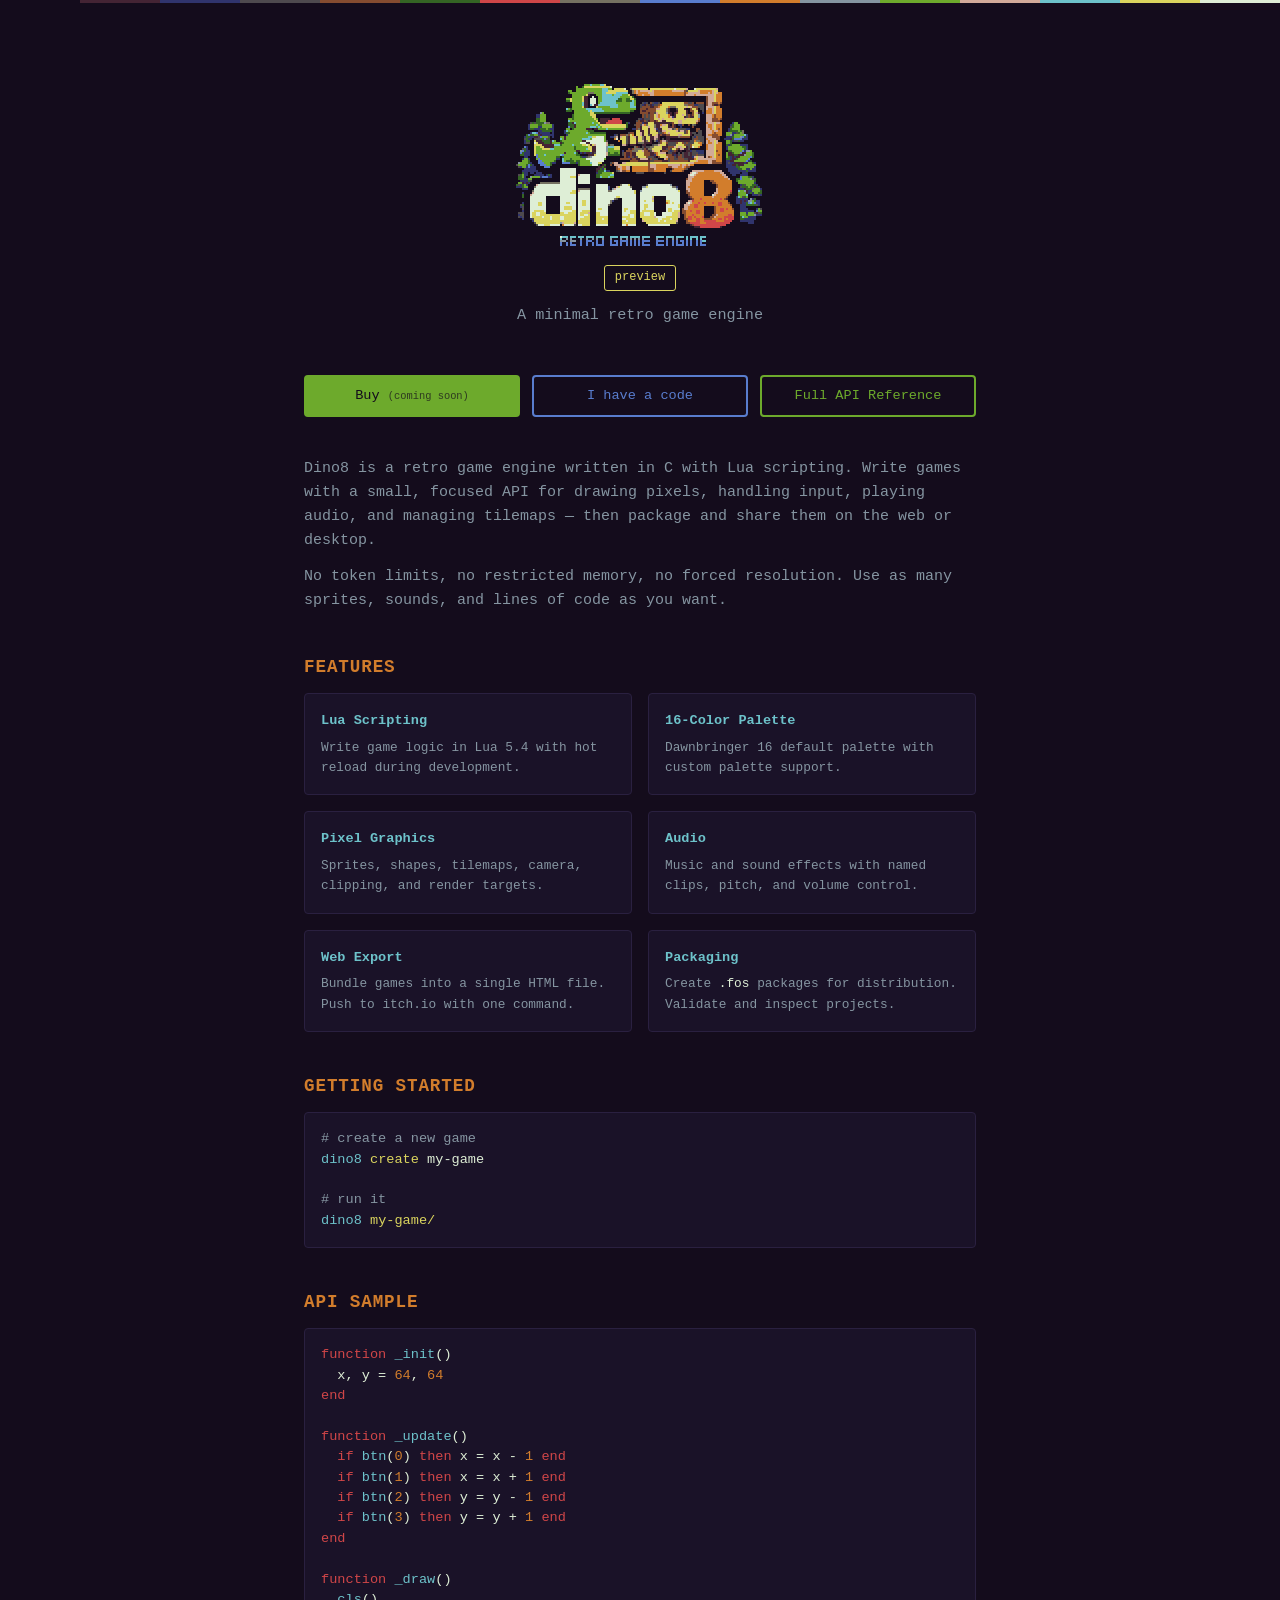
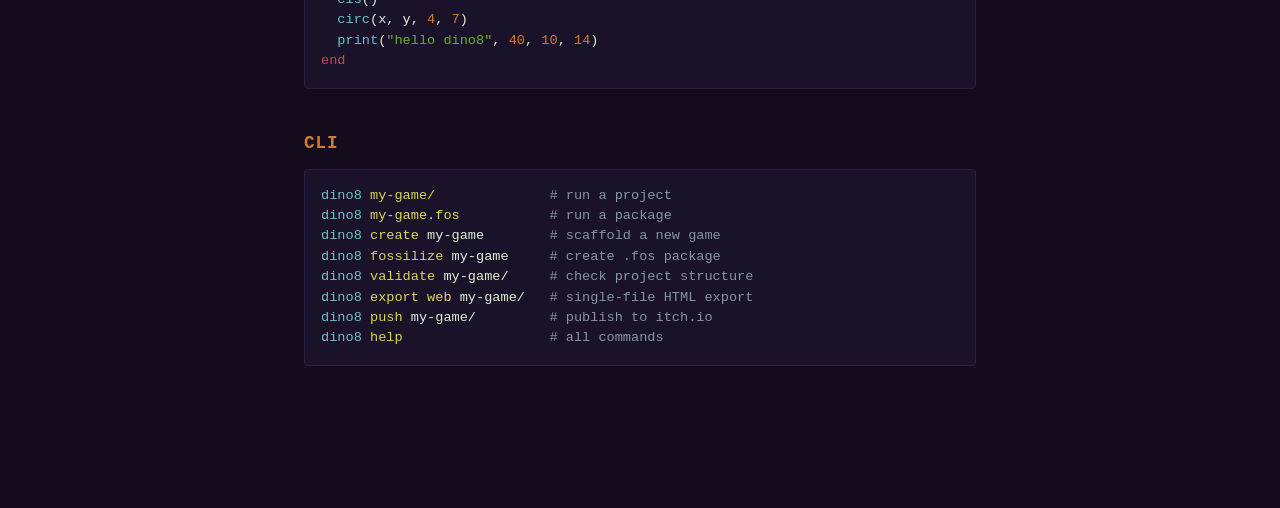
==== index.html @ 4e98037a "deploy site update" ====
<!DOCTYPE html>
<html lang="en">
<head>
  <meta charset="UTF-8">
  <meta name="viewport" content="width=device-width, initial-scale=1.0">
  <title>Dino8 - Retro Game Engine</title>
  <style>
    :root {
      --bg: #140C1C;
      --bg2: #1a1228;
      --text: #DEEED6;
      --dim: #8595A1;
      --accent: #6DC2CA;
      --green: #6DAA2C;
      --orange: #D27D2C;
      --red: #D04648;
      --blue: #597DCE;
      --yellow: #DAD45E;
    }

    * { margin: 0; padding: 0; box-sizing: border-box; }

    body {
      background: var(--bg);
      color: var(--text);
      font-family: "SF Mono", "Fira Code", "Consolas", monospace;
      font-size: 15px;
      line-height: 1.6;
    }

    .container {
      max-width: 720px;
      margin: 0 auto;
      padding: 2rem 1.5rem;
    }

    header {
      text-align: center;
      padding: 3rem 0 2rem;
    }

    header h1 {
      font-size: 3rem;
      letter-spacing: 0.15em;
      color: var(--accent);
      margin-bottom: 0;
    }

    header .tagline {
      color: var(--dim);
      font-size: 0.95rem;
    }

    header .version {
      display: inline-block;
      margin-top: 0.25rem;
      margin-bottom: 0.75rem;
      padding: 0.15rem 0.6rem;
      font-size: 0.75rem;
      color: var(--yellow);
      border: 1px solid var(--yellow);
      border-radius: 3px;
    }

    .download-bar {
      display: flex;
      gap: 0.75rem;
      justify-content: center;
      flex-wrap: wrap;
      margin: 1rem 0 2rem;
    }

    .download-bar a {
      display: inline-block;
      padding: 0.5rem 1.25rem;
      font-family: inherit;
      font-size: 0.85rem;
      text-decoration: none;
      border: 2px solid var(--green);
      color: var(--green);
      border-radius: 4px;
      transition: background 0.15s, color 0.15s;
      flex: 1;
      text-align: center;
    }

    .download-bar a:hover {
      background: var(--green);
      color: var(--bg);
    }

    .download-bar a.primary {
      background: var(--green);
      color: var(--bg);
    }

    .download-bar a.primary:hover {
      background: var(--accent);
      border-color: var(--accent);
    }

    .buy-btn {
      display: inline-block;
      padding: 0.5rem 1.25rem;
      font-family: inherit;
      font-size: 0.85rem;
      border: 2px solid var(--green);
      border-radius: 4px;
      background: var(--green);
      color: var(--bg);
      cursor: default;
      text-decoration: none;
      flex: 1;
      text-align: center;
    }

    .coming-soon {
      font-size: 0.65rem;
      color: var(--bg);
      opacity: 0.7;
    }

    .code-btn {
      display: inline-block;
      padding: 0.5rem 1.25rem;
      font-family: inherit;
      font-size: 0.85rem;
      border: 2px solid var(--blue);
      border-radius: 4px;
      background: transparent;
      color: var(--blue);
      cursor: pointer;
      text-decoration: none;
      flex: 1;
      text-align: center;
      transition: background 0.15s, color 0.15s;
    }

    .code-btn:hover {
      background: var(--blue);
      color: var(--bg);
    }

    .early-access {
      display: none;
      background: var(--bg2);
      border: 1px solid #2a2040;
      border-radius: 4px;
      padding: 1.25rem;
      margin: 0 0 2rem;
      text-align: center;
    }

    .early-access.active {
      display: block;
    }

    .early-access p {
      color: var(--dim);
      font-size: 0.8rem;
      margin-bottom: 0.75rem;
    }

    .download-links {
      display: flex;
      gap: 0.5rem;
      flex-wrap: wrap;
      justify-content: center;
      margin-top: 0.75rem;
    }

    .download-links a {
      display: inline-flex;
      align-items: center;
      gap: 0.4rem;
      padding: 0.4rem 1rem;
      font-family: inherit;
      font-size: 0.8rem;
      text-decoration: none;
      border: 2px solid var(--green);
      color: var(--green);
      border-radius: 4px;
      cursor: pointer;
      transition: background 0.15s, color 0.15s;
    }

    .download-links a:hover {
      background: var(--green);
      color: var(--bg);
    }

    .download-links a svg {
      width: 14px;
      height: 14px;
      fill: currentColor;
      flex-shrink: 0;
    }

    .code-form {
      display: flex;
      gap: 0.5rem;
      max-width: 280px;
      margin: 0 auto;
    }

    .code-form input {
      flex: 1;
      padding: 0.5rem 0.75rem;
      font-family: inherit;
      font-size: 1rem;
      background: var(--bg);
      border: 2px solid #4E4A4E;
      border-radius: 4px;
      color: var(--text);
      text-align: center;
      letter-spacing: 0.15em;
      text-transform: uppercase;
      outline: none;
    }

    .code-form input:focus {
      border-color: var(--blue);
    }

    .code-form input.error {
      border-color: var(--red);
    }

    .code-form input.success {
      border-color: var(--green);
    }

    .code-form button {
      padding: 0.5rem 1rem;
      font-family: inherit;
      font-size: 0.85rem;
      background: var(--blue);
      border: 2px solid var(--blue);
      border-radius: 4px;
      color: var(--bg);
      cursor: pointer;
      transition: background 0.15s;
    }

    .code-form button:hover {
      background: var(--accent);
      border-color: var(--accent);
    }

    .code-msg {
      margin-top: 0.5rem;
      font-size: 0.8rem;
      min-height: 1.2em;
    }

    .code-msg.error { color: var(--red); }
    .code-msg.success { color: var(--green); }

    .download-progress {
      margin-top: 0.75rem;
      width: 100%;
      max-width: 320px;
      margin-left: auto;
      margin-right: auto;
    }

    .download-progress .progress-bar {
      height: 8px;
      background: #2a2040;
      border-radius: 4px;
      overflow: hidden;
    }

    .download-progress .progress-fill {
      height: 100%;
      width: 0%;
      background: var(--green);
      border-radius: 4px;
      transition: width 0.15s ease;
    }

    .download-progress .progress-text {
      font-size: 0.7rem;
      color: var(--dim);
      margin-top: 0.3rem;
    }

    .post-download {
      margin-top: 0.75rem;
      text-align: left;
      max-width: 480px;
      margin-left: auto;
      margin-right: auto;
    }

    .post-download .thanks {
      color: var(--green);
      font-size: 0.9rem;
      margin-bottom: 0.5rem;
      text-align: center;
    }

    .post-download .setup-hint {
      font-size: 0.78rem;
      color: var(--dim);
      margin-bottom: 0.4rem;
    }

    .post-download pre {
      font-size: 0.78rem;
      padding: 0.6rem 0.8rem;
      margin-bottom: 0.5rem;
    }

    .post-download a {
      color: var(--accent);
      text-decoration: none;
    }

    .post-download a:hover {
      text-decoration: underline;
    }

    section {
      margin: 2.5rem 0;
    }

    section h2 {
      font-size: 1.1rem;
      color: var(--orange);
      margin-bottom: 0.75rem;
      letter-spacing: 0.05em;
    }

    section p {
      color: var(--dim);
      margin-bottom: 0.75rem;
    }

    pre {
      background: var(--bg2);
      border: 1px solid #2a2040;
      border-radius: 4px;
      padding: 1rem;
      overflow-x: auto;
      font-size: 0.85rem;
      line-height: 1.5;
      margin-bottom: 1rem;
    }

    code { color: var(--text); }
    .c-comment { color: var(--dim); }
    .c-cmd { color: var(--accent); }
    .c-arg { color: var(--yellow); }
    .c-str { color: var(--green); }

    .features {
      display: grid;
      grid-template-columns: 1fr 1fr;
      gap: 1rem;
    }

    @media (max-width: 500px) {
      .features { grid-template-columns: 1fr; }
    }

    .feature {
      background: var(--bg2);
      border: 1px solid #2a2040;
      border-radius: 4px;
      padding: 1rem;
    }

    .feature h3 {
      font-size: 0.85rem;
      color: var(--accent);
      margin-bottom: 0.35rem;
    }

    .feature p {
      font-size: 0.8rem;
      color: var(--dim);
      margin: 0;
    }

    .api-sample {
      font-size: 0.85rem;
    }

    .api-sample .c-kw { color: var(--red); }
    .api-sample .c-fn { color: var(--accent); }
    .api-sample .c-num { color: var(--orange); }

    footer {
      text-align: center;
      padding: 2.5rem 0 2rem;
      color: #4E4A4E;
      font-size: 0.75rem;
    }

    footer a {
      color: var(--dim);
      text-decoration: none;
    }

    footer a:hover {
      color: var(--accent);
    }

    .api-link {
      display: inline-block;
      padding: 0.4rem 1.1rem;
      font-family: inherit;
      font-size: 0.85rem;
      text-decoration: none;
      border: 2px solid var(--accent);
      color: var(--accent);
      border-radius: 4px;
      transition: background 0.15s, color 0.15s;
    }

    .api-link:hover {
      background: var(--accent);
      color: var(--bg);
    }

    .palette-bar {
      display: flex;
      height: 3px;
      position: fixed;
      top: 0;
      left: 0;
      right: 0;
      z-index: 100;
    }

    .palette-bar span {
      flex: 1;
    }
  </style>
</head>
<body>
  <div class="container">
    <header>
      <img src="[data-uri]" alt="dino8" style="image-rendering: pixelated; width: 256px; height: auto;">
      <br>
      <span class="version" id="versionBadge">...</span>
      <div class="tagline">A minimal retro game engine</div>
    </header>

    <div class="palette-bar">
      <span style="background:#140C1C"></span>
      <span style="background:#442434"></span>
      <span style="background:#30346D"></span>
      <span style="background:#4E4A4E"></span>
      <span style="background:#854C30"></span>
      <span style="background:#346524"></span>
      <span style="background:#D04648"></span>
      <span style="background:#757161"></span>
      <span style="background:#597DCE"></span>
      <span style="background:#D27D2C"></span>
      <span style="background:#8595A1"></span>
      <span style="background:#6DAA2C"></span>
      <span style="background:#D2AA99"></span>
      <span style="background:#6DC2CA"></span>
      <span style="background:#DAD45E"></span>
      <span style="background:#DEEED6"></span>
    </div>

    <div class="download-bar">
      <span class="buy-btn">Buy <span class="coming-soon">(coming soon)</span></span>
      <span class="code-btn" onclick="toggleEarlyAccess()">I have a code</span>
      <a href="api.html" class="api-link">Full API Reference</a>
    </div>

    <div class="early-access" id="earlyAccess">
      <p>Enter your early-access code to download.</p>
      <div class="code-form" id="codeForm">
        <input type="text" id="codeInput" maxlength="4" placeholder="CODE" autocomplete="off" spellcheck="false">
        <button id="codeBtn" onclick="submitCode()">Rawr!</button>
      </div>
      <div class="code-msg" id="codeMsg"></div>
      <div class="download-links" id="downloadLinks" style="display:none"></div>
    </div>

    <section>
      <p>Dino8 is a retro game engine written in C with Lua scripting. Write games with a small, focused API for drawing pixels, handling input, playing audio, and managing tilemaps &mdash; then package and share them on the web or desktop.</p>
      <p>No token limits, no restricted memory, no forced resolution. Use as many sprites, sounds, and lines of code as you want.</p>
    </section>

    <section>
      <h2>FEATURES</h2>
      <div class="features">
        <div class="feature">
          <h3>Lua Scripting</h3>
          <p>Write game logic in Lua 5.4 with hot reload during development.</p>
        </div>
        <div class="feature">
          <h3>16-Color Palette</h3>
          <p>Dawnbringer 16 default palette with custom palette support.</p>
        </div>
        <div class="feature">
          <h3>Pixel Graphics</h3>
          <p>Sprites, shapes, tilemaps, camera, clipping, and render targets.</p>
        </div>
        <div class="feature">
          <h3>Audio</h3>
          <p>Music and sound effects with named clips, pitch, and volume control.</p>
        </div>
        <div class="feature">
          <h3>Web Export</h3>
          <p>Bundle games into a single HTML file. Push to itch.io with one command.</p>
        </div>
        <div class="feature">
          <h3>Packaging</h3>
          <p>Create <code>.fos</code> packages for distribution. Validate and inspect projects.</p>
        </div>
      </div>
    </section>

    <section id="getting-started">
      <h2>GETTING STARTED</h2>
<pre><span class="c-comment"># create a new game</span>
<span class="c-cmd">dino8</span> <span class="c-arg">create</span> my-game

<span class="c-comment"># run it</span>
<span class="c-cmd">dino8</span> <span class="c-arg">my-game/</span></pre>
    </section>

    <section>
      <h2>API SAMPLE</h2>
<pre class="api-sample"><span class="c-kw">function</span> <span class="c-fn">_init</span>()
  x, y = <span class="c-num">64</span>, <span class="c-num">64</span>
<span class="c-kw">end</span>

<span class="c-kw">function</span> <span class="c-fn">_update</span>()
  <span class="c-kw">if</span> <span class="c-fn">btn</span>(<span class="c-num">0</span>) <span class="c-kw">then</span> x = x - <span class="c-num">1</span> <span class="c-kw">end</span>
  <span class="c-kw">if</span> <span class="c-fn">btn</span>(<span class="c-num">1</span>) <span class="c-kw">then</span> x = x + <span class="c-num">1</span> <span class="c-kw">end</span>
  <span class="c-kw">if</span> <span class="c-fn">btn</span>(<span class="c-num">2</span>) <span class="c-kw">then</span> y = y - <span class="c-num">1</span> <span class="c-kw">end</span>
  <span class="c-kw">if</span> <span class="c-fn">btn</span>(<span class="c-num">3</span>) <span class="c-kw">then</span> y = y + <span class="c-num">1</span> <span class="c-kw">end</span>
<span class="c-kw">end</span>

<span class="c-kw">function</span> <span class="c-fn">_draw</span>()
  <span class="c-fn">cls</span>()
  <span class="c-fn">circ</span>(x, y, <span class="c-num">4</span>, <span class="c-num">7</span>)
  <span class="c-fn">print</span>(<span class="c-str">"hello dino8"</span>, <span class="c-num">40</span>, <span class="c-num">10</span>, <span class="c-num">14</span>)
<span class="c-kw">end</span></pre>
    </section>

    <section id="cli">
      <h2>CLI</h2>
<pre><span class="c-cmd">dino8</span> <span class="c-arg">my-game/</span>              <span class="c-comment"># run a project</span>
<span class="c-cmd">dino8</span> <span class="c-arg">my-game.fos</span>           <span class="c-comment"># run a package</span>
<span class="c-cmd">dino8</span> <span class="c-arg">create</span> my-game        <span class="c-comment"># scaffold a new game</span>
<span class="c-cmd">dino8</span> <span class="c-arg">fossilize</span> my-game     <span class="c-comment"># create .fos package</span>
<span class="c-cmd">dino8</span> <span class="c-arg">validate</span> my-game/     <span class="c-comment"># check project structure</span>
<span class="c-cmd">dino8</span> <span class="c-arg">export web</span> my-game/   <span class="c-comment"># single-file HTML export</span>
<span class="c-cmd">dino8</span> <span class="c-arg">push</span> my-game/         <span class="c-comment"># publish to itch.io</span>
<span class="c-cmd">dino8</span> <span class="c-arg">help</span>                  <span class="c-comment"># all commands</span></pre>
    </section>


    <footer></footer>
  </div>

  <script>
    const WORKER_URL = 'https://dino8-codes.pmlomb.workers.dev';

    function toggleEarlyAccess() {
      const el = document.getElementById('earlyAccess');
      el.classList.toggle('active');
      if (el.classList.contains('active')) {
        document.getElementById('codeInput').focus();
      }
    }

    const PLATFORM_LABELS = {
      'macos-arm64': 'macOS (Apple Silicon)',
      'macos-x64': 'macOS (Intel)',
      'linux-x64': 'Linux (x64)',
      'windows-x64': 'Windows (x64)',
    };

    const PLATFORM_ICONS = {
      'macos-arm64': '<svg viewBox="0 0 384 512"><path d="M318.7 268.7c-.2-36.7 16.4-64.4 50-84.8-18.8-26.9-47.2-41.7-84.7-44.6-35.5-2.8-74.3 20.7-88.5 20.7-15 0-49.4-19.7-76.4-19.7C63.3 141.2 4 184.8 4 273.5q0 39.3 14.4 81.2c12.8 36.7 59 126.7 107.2 125.2 25.2-.6 43-17.9 75.8-17.9 31.8 0 48.3 17.9 76.4 17.9 48.6-.7 90.4-82.5 102.6-119.3-65.2-30.7-61.7-90-61.7-91.9zm-56.6-164.2c27.3-32.4 24.8-61.9 24-72.5-24.1 1.4-52 16.4-67.9 34.9-17.5 19.8-27.8 44.3-25.6 71.9 26.1 2 49.9-11.4 69.5-34.3z"/></svg>',
      'macos-x64': '<svg viewBox="0 0 384 512"><path d="M318.7 268.7c-.2-36.7 16.4-64.4 50-84.8-18.8-26.9-47.2-41.7-84.7-44.6-35.5-2.8-74.3 20.7-88.5 20.7-15 0-49.4-19.7-76.4-19.7C63.3 141.2 4 184.8 4 273.5q0 39.3 14.4 81.2c12.8 36.7 59 126.7 107.2 125.2 25.2-.6 43-17.9 75.8-17.9 31.8 0 48.3 17.9 76.4 17.9 48.6-.7 90.4-82.5 102.6-119.3-65.2-30.7-61.7-90-61.7-91.9zm-56.6-164.2c27.3-32.4 24.8-61.9 24-72.5-24.1 1.4-52 16.4-67.9 34.9-17.5 19.8-27.8 44.3-25.6 71.9 26.1 2 49.9-11.4 69.5-34.3z"/></svg>',
      'linux-x64': '<svg viewBox="0 0 448 512"><path d="M220.8 123.3c1 .5 1.8 1.7 3 1.7 1.1 0 2.8-.4 2.9-1.5.2-1.4-1.9-2.3-3.2-2.9-1.7-.7-3.9-1-5.5-.1-.4.2-.8.7-.6 1.1.3 1.3 2.3 1.1 3.4 1.7zm-21.9 1.7c1.2 0 2-1.2 3-1.7 1.1-.6 3.1-.4 3.5-1.6.2-.4-.2-.9-.6-1.1-1.6-.9-3.8-.6-5.5.1-1.3.6-3.4 1.5-3.2 2.9.1 1 1.8 1.5 2.8 1.4zM420 403.8c-3.6-4-5.3-11.6-7.2-19.7-1.8-8.1-3.9-16.8-10.5-22.4-1.3-1.1-2.6-2.1-4-2.9-1.3-.8-2.7-1.5-4.1-2 9.2-27.3 5.6-54.5-3.7-79.1-11.4-30.1-31.3-56.4-46.5-74.4-17.1-21.5-33.7-41.9-33.4-72C311.1 85.4 315.7.1 234.8 0 132.4-.2 158 103.4 156.9 135.2c-1.7 23.4-6.4 41.8-22.5 64.7-18.9 22.5-45.5 58.8-58.1 96.7-6 17.9-8.8 36.1-6.2 53.3-6.5 5.8-11.4 14.7-16.6 20.2-4.2 4.3-10.3 5.9-17 8.3s-14 6-18.5 14.5c-2.1 3.9-2.8 8.1-2.8 12.4 0 3.9.6 7.9 1.2 11.8 1.2 8.1 2.6 15.7.8 20.8-5.2 14.4-5.9 24.4-2.2 31.7 3.8 7.3 11.4 10.5 20.1 12.3 17.3 3.6 40.8 2.7 59.3 12.5 19.8 10.4 39.9 14.1 55.9 10.4 11.6-2.6 21.1-9.6 25.9-20.2 12.5-.1 26.3-5.4 48.3-6.6 14.9-1.2 33.6 5.3 55.1 4.1.6 2.3 1.4 4.6 2.5 6.7v.1c8.3 16.7 23.8 24.3 40.3 23 16.6-1.3 34.1-11 48.3-27.9 13.6-16.4 36-23.2 50.9-32.2 7.4-4.5 13.4-10.1 13.9-18.3.4-8.2-4.4-17.3-15.5-29.7zM223.7 87.3c9.8-22.2 34.2-21.8 44-.4 6.5 14.2 3.6 30.9-4.3 40.4-1.6-.8-5.9-2.6-12.6-4.9 1.1-1.2 3.1-2.7 3.9-4.6 4.8-11.8-.2-27-9.1-27.3-7.3-.5-13.9 10.8-11.8 23-4.1-2-9.4-3.5-13-4.4-1-6.9-.3-14.6 2.9-21.8zM183 75.8c10.1 0 20.8 14.2 19.1 33.5-3.5 1-7.1 2.5-10.2 4.6 1.2-8.9-3.3-20.1-9.6-19.6-8.4.7-9.8 21.2-1.8 28.1 1 .8 1.9-.2-5.9 5.5-15.6-14.6-10.5-52.1 8.4-52.1zm-13.6 60.7c6.2-4.6 13.6-10 14.1-10.5 4.7-4.4 13.5-14.2 27.9-14.2 7.1 0 15.6 2.3 25.9 8.9 6.3 4.1 11.3 8.8 15.3 13.7 12.6 15.6 14 28.7 17.8 37.2 7.8 17.5 8.7 34.3 8.1 47.6-17.3 20.5-35.7 31.2-34.2 66.1.3 10.1 2.4 30.7 10.3 47.2-16 3.1-31.6 11.9-43.6 20.2-2.1 1.5-8.1 5.5-17.3 5.5h-.6c-5.5 0-9.5-1.5-14.5-3.9-8-3.9-19.2-10.6-39-14.4 3.4-14.1 1.4-27.1-2.4-36.6-3.1-7.9-7.5-13.6-10.1-16.2-10.2 12.2-14.1 26.7-14.6 39.8-6.2-1.7-12.7-2.5-18.6-2.5-5.9-.1-11.1 1-15 3.3-1.1-14.5.3-31.7 6.8-49.2 8.2-22 25-44.3 41-60.2-6.1-8.2-12.6-16.5-19.2-26-15.3-21.4-24.3-45.7-25.7-63-.1 0-.2 0 0 0v-.3c.5-12.4 2.6-24.7 8.8-34.9zm-34.6 229.1c4.8-9.2 14.3-14.7 24.1-18 9.8-3.3 20.1-4.7 29.3-4 .1 8.6 1.6 16.6 3.7 23.6-9.5-.4-20.7.7-32.4 5.8-7.2 3.1-13.6 7.6-19 13.1-2.3-7.5-3.8-13.4-5.7-20.5zm-28.6-11.8c6.4-9.6 14.4-15.3 17-16.9-5.3-6.4-14.7-3.5-24-.7-2.1-7.4-.3-13.5 2.1-18.2 1.8-3.3 6.2-9.1 9.8-11.7 1-2.9 1.6-5.9 1.9-8.5 0 0 0-.1.1-.1 1.4 3.8 6.1 14.3 6 14.2-10.2 9.4-10.3 27.9-12.9 41.9zm35.9 51.6c-6.9 0-15.3-6.6-20-18.7 10.4-4.6 22.2-8.3 29.8-6.1 4 1.2 6.9 3.7 8.1 7.8 1.7 5.9-.5 11.9-5.2 14.2-3.3 1.8-7.7 2.8-12.7 2.8zM381 395.2c-1.1 1.6-2.7 2.9-4.4 3.9-14 8.5-35.8 15.8-48.2 30.7-13.3 15.7-30.3 25.5-45.6 26.7-14.5 1.1-28.2-5.7-35.6-21.3-.2-.4-.4-.8-.6-1.3 24.5-11.6 37-35.5 35.3-61.1-1.3-19.5 10.4-38.3 26.1-51.7 1.7-.1 3.4 0 5 .3 6.5 1.3 13.3 4.8 17.3 10.5 8.3 11.5 9.2 27.9 19.2 43.8 5.4 8.6 10.7 14.6 13.4 18.8 1.3 2.1 1.7 2.9 2.1 4l-4 .6c4.8 3.3 8.4 7.4 11.1 11.4 2.5 3.9 4.2 7.9 5 11.6.5 2.1.6 3.7.4 5.1z"/></svg>',
      'windows-x64': '<svg viewBox="0 0 448 512"><path d="M0 93.7l183.6-25.3v177.4H0V93.7zm0 324.6l183.6 25.3V268.4H0v149.9zm203.8 28L448 480V268.4H203.8v177.9zm0-380.6v180.1H448V32L203.8 65.7z"/></svg>',
    };

    let validatedCode = null;

    async function submitCode() {
      const input = document.getElementById('codeInput');
      const msg = document.getElementById('codeMsg');
      const btn = document.getElementById('codeBtn');
      const code = input.value.trim().toUpperCase();

      if (!code) {
        input.className = 'error';
        msg.textContent = 'Please enter a code.';
        msg.className = 'code-msg error';
        return;
      }

      btn.disabled = true;
      btn.textContent = '...';
      msg.textContent = '';
      msg.className = 'code-msg';

      try {
        const res = await fetch(`${WORKER_URL}/validate`, {
          method: 'POST',
          headers: { 'Content-Type': 'application/json' },
          body: JSON.stringify({ code }),
        });
        const data = await res.json();

        if (data.valid) {
          validatedCode = code;
          input.className = 'success';
          msg.textContent = 'Choose your platform:';
          msg.className = 'code-msg success';
          document.getElementById('codeForm').style.display = 'none';
          showDownloadLinks(data.platforms);
        } else {
          input.className = 'error';
          msg.textContent = data.error || 'Invalid code.';
          msg.className = 'code-msg error';
        }
      } catch {
        input.className = 'error';
        msg.textContent = 'Could not reach server. Try again.';
        msg.className = 'code-msg error';
      } finally {
        btn.disabled = false;
        btn.textContent = 'Rawr!';
      }
    }

    function showDownloadLinks(platforms) {
      const container = document.getElementById('downloadLinks');
      container.innerHTML = '';
      platforms.forEach(p => {
        const a = document.createElement('a');
        a.innerHTML = (PLATFORM_ICONS[p] || '') + ' ' + (PLATFORM_LABELS[p] || p);
        a.href = '#';
        a.onclick = (e) => { e.preventDefault(); downloadBuild(p); };
        container.appendChild(a);
      });
      container.style.display = 'flex';
    }

    async function downloadBuild(platform) {
      const msg = document.getElementById('codeMsg');
      const linksEl = document.getElementById('downloadLinks');
      const earlyAccess = document.getElementById('earlyAccess');

      // Hide platform links and show progress bar
      linksEl.style.display = 'none';
      msg.textContent = '';
      msg.className = 'code-msg';

      let progressEl = document.getElementById('downloadProgress');
      if (!progressEl) {
        progressEl = document.createElement('div');
        progressEl.id = 'downloadProgress';
        progressEl.className = 'download-progress';
        progressEl.innerHTML = '<div class="progress-bar"><div class="progress-fill" id="progressFill"></div></div><div class="progress-text" id="progressText">Downloading...</div>';
        earlyAccess.appendChild(progressEl);
      }
      progressEl.style.display = 'block';
      const fill = document.getElementById('progressFill');
      const progressText = document.getElementById('progressText');
      fill.style.width = '0%';
      progressText.textContent = 'Downloading...';

      try {
        const res = await fetch(`${WORKER_URL}/download`, {
          method: 'POST',
          headers: { 'Content-Type': 'application/json' },
          body: JSON.stringify({ code: validatedCode, platform }),
        });

        if (!res.ok) {
          const err = await res.json();
          msg.textContent = err.error || 'Download failed.';
          msg.className = 'code-msg error';
          progressEl.style.display = 'none';
          linksEl.style.display = 'flex';
          return;
        }

        const disposition = res.headers.get('Content-Disposition') || '';
        const fnMatch = disposition.match(/filename="(.+)"/);
        const filename = fnMatch ? fnMatch[1] : `dino8-${platform}.zip`;
        const contentLength = res.headers.get('Content-Length');
        const total = contentLength ? parseInt(contentLength, 10) : 0;

        if (total && res.body) {
          const reader = res.body.getReader();
          const chunks = [];
          let received = 0;

          while (true) {
            const { done, value } = await reader.read();
            if (done) break;
            chunks.push(value);
            received += value.length;
            const pct = Math.min(Math.round((received / total) * 100), 100);
            fill.style.width = pct + '%';
            const mb = (received / (1024 * 1024)).toFixed(1);
            const totalMb = (total / (1024 * 1024)).toFixed(1);
            progressText.textContent = `${mb} MB / ${totalMb} MB (${pct}%)`;
          }

          const blob = new Blob(chunks);
          triggerDownload(blob, filename);
        } else {
          // Fallback: no content-length, simulate progress
          fill.style.transition = 'width 2s ease';
          fill.style.width = '80%';
          const blob = await res.blob();
          fill.style.transition = 'width 0.15s ease';
          fill.style.width = '100%';
          triggerDownload(blob, filename);
        }

        progressText.textContent = 'Complete!';
        fill.style.width = '100%';

        // After a brief moment, show post-download message
        setTimeout(() => {
          progressEl.style.display = 'none';
          showPostDownload(platform, filename);
        }, 600);

      } catch {
        msg.textContent = 'Download failed. Try again.';
        msg.className = 'code-msg error';
        progressEl.style.display = 'none';
        linksEl.style.display = 'flex';
      }
    }

    function triggerDownload(blob, filename) {
      const url = URL.createObjectURL(blob);
      const a = document.createElement('a');
      a.href = url;
      a.download = filename;
      document.body.appendChild(a);
      a.click();
      a.remove();
      URL.revokeObjectURL(url);
    }

    function showPostDownload(platform, filename) {
      const earlyAccess = document.getElementById('earlyAccess');
      const msg = document.getElementById('codeMsg');
      msg.textContent = '';
      msg.className = 'code-msg';

      let postEl = document.getElementById('postDownload');
      if (postEl) postEl.remove();

      const isWindows = platform.startsWith('windows');
      const ext = filename.endsWith('.tar.gz') ? 'tar.gz' : 'zip';

      let extractCmd, aliasHint;
      if (isWindows) {
        extractCmd = `<span class="c-comment"># extract and add to PATH</span>\n<span class="c-comment"># unzip ${filename} to a folder, e.g. C:\\dino8</span>\n<span class="c-comment"># then add that folder to your system PATH</span>`;
        aliasHint = 'Add the folder containing <code>dino8.exe</code> to your system PATH so you can run it from any terminal.';
      } else {
        const dir = platform.startsWith('macos') ? '~/dino8' : '~/dino8';
        const unzipCmd = ext === 'tar.gz'
          ? `<span class="c-cmd">tar</span> <span class="c-arg">xzf</span> ${filename} <span class="c-arg">-C</span> ${dir}`
          : `<span class="c-cmd">unzip</span> ${filename} <span class="c-arg">-d</span> ${dir}`;
        extractCmd = `<span class="c-comment"># extract</span>\n<span class="c-cmd">mkdir</span> <span class="c-arg">-p</span> ${dir}\n${unzipCmd}`;
        aliasHint = `Add an alias so <code>dino8</code> is available everywhere:`;
      }

      const aliasBlock = isWindows ? '' : `
        <pre><span class="c-comment"># add to ~/.zshrc or ~/.bashrc</span>
<span class="c-cmd">alias</span> <span class="c-arg">dino8</span>=<span class="c-str">"~/dino8/dino8"</span></pre>`;

      postEl = document.createElement('div');
      postEl.id = 'postDownload';
      postEl.className = 'post-download';
      postEl.innerHTML = `
        <div class="thanks">Thanks for downloading Dino8!</div>
        <p class="setup-hint">Set up your environment:</p>
        <pre>${extractCmd}</pre>
        <p class="setup-hint">${aliasHint}</p>
        ${aliasBlock}
        <p class="setup-hint">Then get started &mdash; <a href="#cli">see the CLI reference below</a>.</p>
      `;
      earlyAccess.appendChild(postEl);
    }

    document.getElementById('codeInput').addEventListener('keydown', function(e) {
      if (e.key === 'Enter') submitCode();
    });

    // Fetch latest version from worker
    fetch(`${WORKER_URL}/version`)
      .then(r => r.json())
      .then(data => {
        const badge = document.getElementById('versionBadge');
        badge.textContent = data.version ? `v${data.version}` : 'preview';
      })
      .catch(() => {
        document.getElementById('versionBadge').textContent = 'preview';
      });
  </script>
</body>
</html>
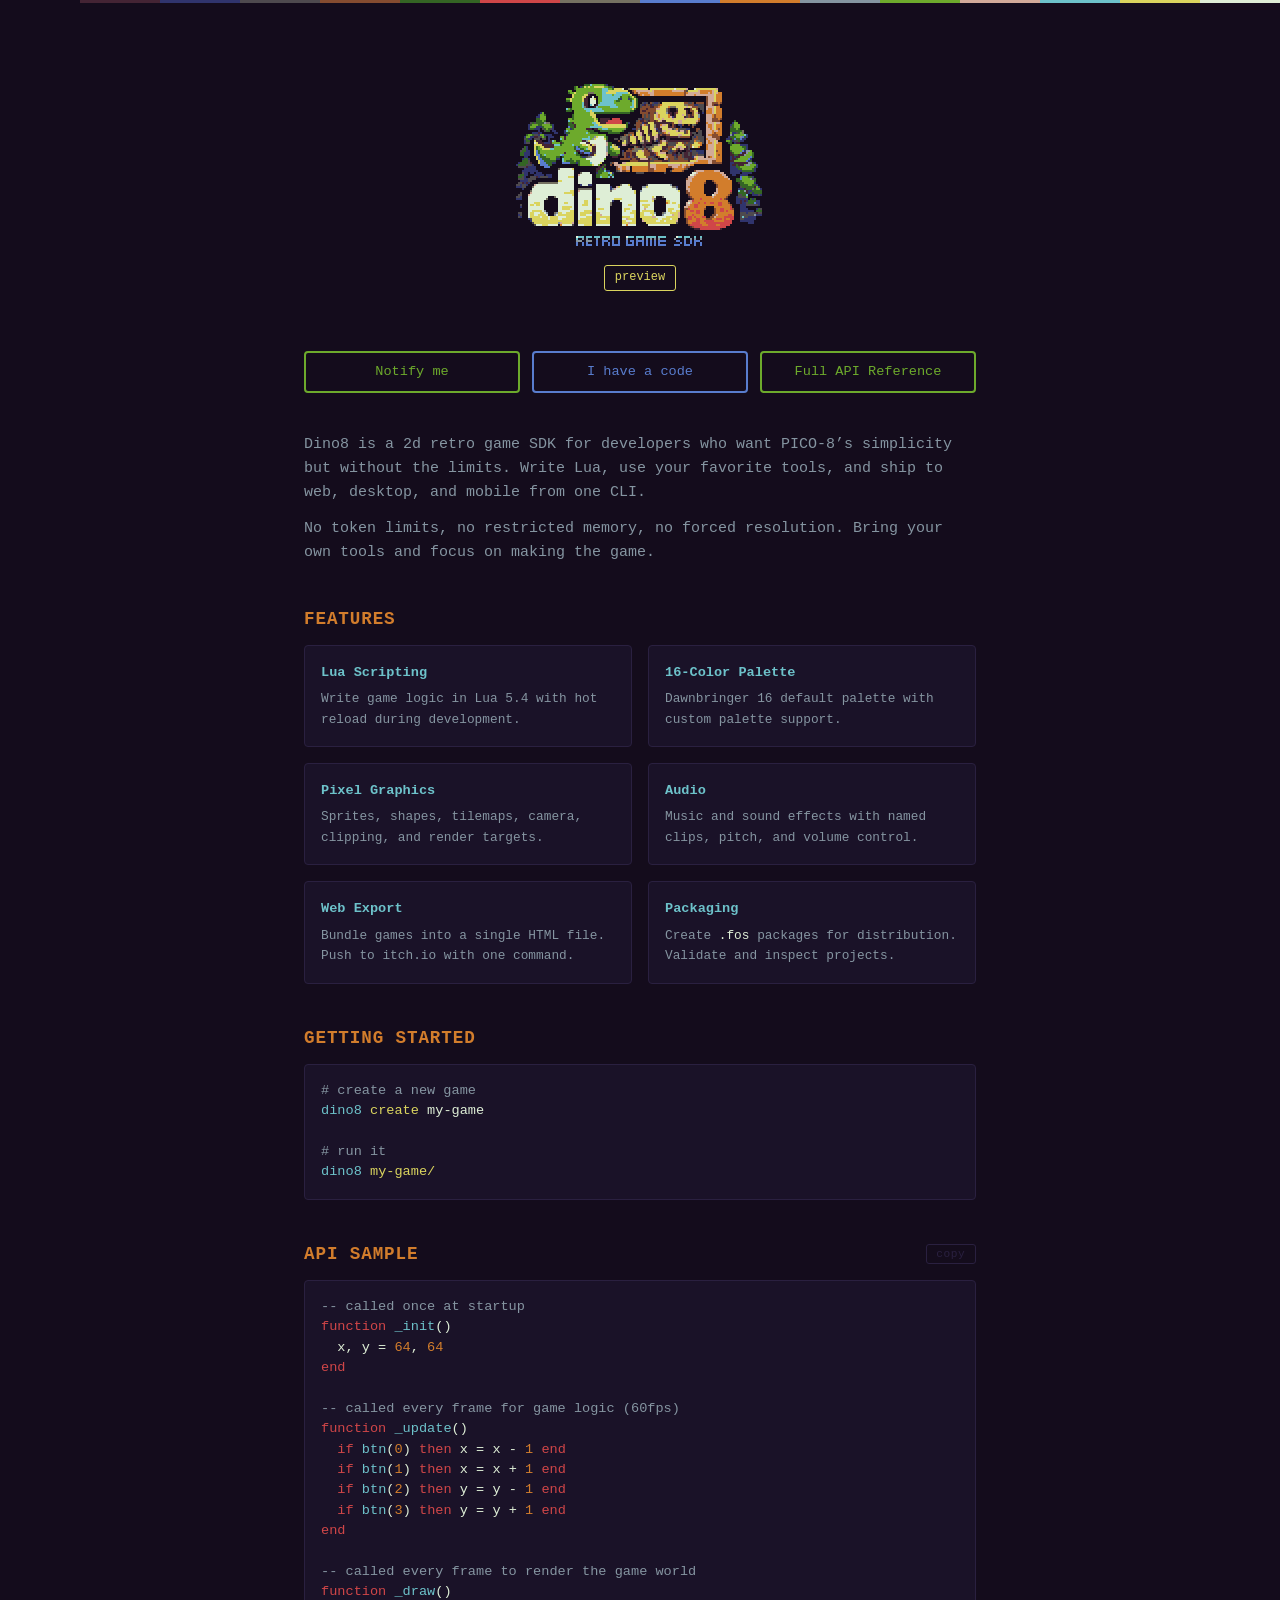
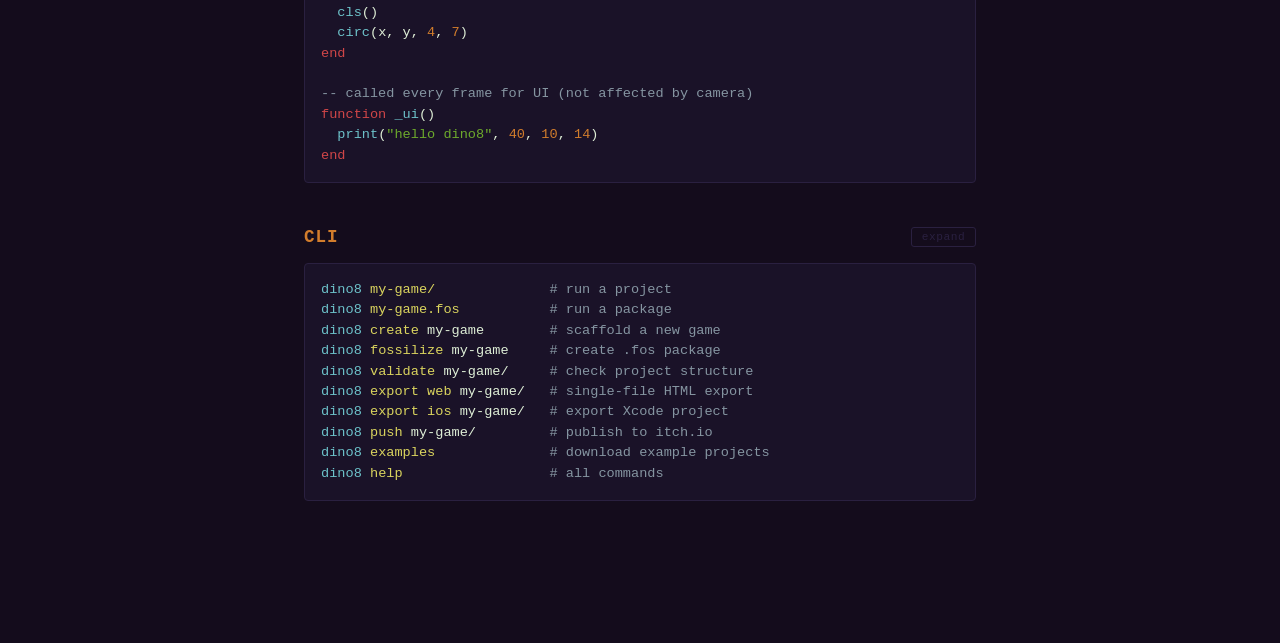
==== commit 2a1b2c19: "deploy site update" ====
--- a/index.html
+++ b/index.html
@@ -3,7 +3,8 @@
 <head>
   <meta charset="UTF-8">
   <meta name="viewport" content="width=device-width, initial-scale=1.0">
-  <title>Dino8 - Retro Game Engine</title>
+  <title>Dino8 - Retro Game SDK</title>
+  <link rel="icon" href="favicon.ico" type="image/x-icon">
   <style>
     :root {
       --bg: #140C1C;
@@ -99,25 +100,25 @@
       border-color: var(--accent);
     }
 
-    .buy-btn {
+    .notify-btn {
       display: inline-block;
       padding: 0.5rem 1.25rem;
       font-family: inherit;
       font-size: 0.85rem;
       border: 2px solid var(--green);
       border-radius: 4px;
-      background: var(--green);
-      color: var(--bg);
-      cursor: default;
+      background: transparent;
+      color: var(--green);
+      cursor: pointer;
       text-decoration: none;
       flex: 1;
       text-align: center;
-    }
-
-    .coming-soon {
-      font-size: 0.65rem;
+      transition: background 0.15s, color 0.15s;
+    }
+
+    .notify-btn:hover {
+      background: var(--green);
       color: var(--bg);
-      opacity: 0.7;
     }
 
     .code-btn {
@@ -141,7 +142,7 @@
       color: var(--bg);
     }
 
-    .early-access {
+    .expandable-panel {
       display: none;
       background: var(--bg2);
       border: 1px solid #2a2040;
@@ -151,15 +152,68 @@
       text-align: center;
     }
 
-    .early-access.active {
+    .expandable-panel.active {
       display: block;
     }
 
-    .early-access p {
+    .expandable-panel p {
       color: var(--dim);
       font-size: 0.8rem;
       margin-bottom: 0.75rem;
     }
+
+    .signup-form {
+      display: flex;
+      gap: 0.5rem;
+      max-width: 320px;
+      margin: 0 auto;
+    }
+
+    .signup-form input {
+      flex: 1;
+      padding: 0.5rem 0.75rem;
+      font-family: inherit;
+      font-size: 0.85rem;
+      background: var(--bg);
+      border: 2px solid #4E4A4E;
+      border-radius: 4px;
+      color: var(--text);
+      outline: none;
+    }
+
+    .signup-form input:focus {
+      border-color: var(--green);
+    }
+
+    .signup-form input::placeholder {
+      color: #4E4A4E;
+    }
+
+    .signup-form button {
+      padding: 0.5rem 1rem;
+      font-family: inherit;
+      font-size: 0.85rem;
+      background: var(--green);
+      border: 2px solid var(--green);
+      border-radius: 4px;
+      color: var(--bg);
+      cursor: pointer;
+      transition: background 0.15s, border-color 0.15s;
+    }
+
+    .signup-form button:hover {
+      background: var(--accent);
+      border-color: var(--accent);
+    }
+
+    .signup-msg {
+      margin-top: 0.5rem;
+      font-size: 0.8rem;
+      min-height: 1.2em;
+    }
+
+    .signup-msg.error { color: var(--red); }
+    .signup-msg.success { color: var(--green); }
 
     .download-links {
       display: flex;
@@ -354,6 +408,64 @@
     .c-arg { color: var(--yellow); }
     .c-str { color: var(--green); }
 
+    .cli-header {
+      display: flex;
+      align-items: center;
+      justify-content: space-between;
+      margin-bottom: 0.75rem;
+    }
+
+    .cli-header h2 {
+      margin-bottom: 0;
+    }
+
+    .cli-toggle {
+      padding: 0.2rem 0.6rem;
+      font-family: inherit;
+      font-size: 0.7rem;
+      background: transparent;
+      border: 1px solid #2a2040;
+      border-radius: 3px;
+      color: #2a2040;
+      cursor: pointer;
+      transition: border-color 0.15s, color 0.15s;
+      letter-spacing: 0.05em;
+    }
+
+    .cli-toggle:hover {
+      border-color: var(--accent);
+      color: var(--accent);
+    }
+
+    .cli-cmd-list {
+      display: flex;
+      flex-direction: column;
+      gap: 0.25rem;
+    }
+
+    .cli-cmd-item pre {
+      margin-bottom: 0;
+      border-bottom: none;
+      border-radius: 4px 4px 0 0;
+    }
+
+    .cli-cmd-item p {
+      background: var(--bg2);
+      border: 1px solid #2a2040;
+      border-top: none;
+      border-radius: 0 0 4px 4px;
+      padding: 0.5rem 1rem;
+      margin: 0 0 0.5rem;
+      color: var(--dim);
+      font-size: 0.8rem;
+      line-height: 1.5;
+    }
+
+    .cli-cmd-item p code {
+      color: var(--accent);
+      font-size: 0.8rem;
+    }
+
     .features {
       display: grid;
       grid-template-columns: 1fr 1fr;
@@ -409,13 +521,15 @@
 
     .api-link {
       display: inline-block;
-      padding: 0.4rem 1.1rem;
+      padding: 0.5rem 1.25rem;
       font-family: inherit;
       font-size: 0.85rem;
       text-decoration: none;
       border: 2px solid var(--accent);
       color: var(--accent);
       border-radius: 4px;
+      flex: 1;
+      text-align: center;
       transition: background 0.15s, color 0.15s;
     }
 
@@ -442,10 +556,9 @@
 <body>
   <div class="container">
     <header>
-      <img src="[data-uri]" alt="dino8" style="image-rendering: pixelated; width: 256px; height: auto;">
+      <img src="[data-uri]" alt="dino8" style="image-rendering: pixelated; width: 256px; height: auto;">
       <br>
       <span class="version" id="versionBadge">...</span>
-      <div class="tagline">A minimal retro game engine</div>
     </header>
 
     <div class="palette-bar">
@@ -468,12 +581,21 @@
     </div>
 
     <div class="download-bar">
-      <span class="buy-btn">Buy <span class="coming-soon">(coming soon)</span></span>
-      <span class="code-btn" onclick="toggleEarlyAccess()">I have a code</span>
+      <span class="notify-btn" onclick="togglePanel('signupPanel')">Notify me</span>
+      <span class="code-btn" onclick="togglePanel('earlyAccess')">I have a code</span>
       <a href="api.html" class="api-link">Full API Reference</a>
     </div>
 
-    <div class="early-access" id="earlyAccess">
+    <div class="expandable-panel" id="signupPanel">
+      <p>Get notified when Dino8 launches.</p>
+      <div class="signup-form" id="signupForm">
+        <input type="email" id="signupEmail" placeholder="your@email.com" autocomplete="email" spellcheck="false">
+        <button id="signupBtn" onclick="submitSignup()">Rawr!</button>
+      </div>
+      <div class="signup-msg" id="signupMsg"></div>
+    </div>
+
+    <div class="expandable-panel" id="earlyAccess">
       <p>Enter your early-access code to download.</p>
       <div class="code-form" id="codeForm">
         <input type="text" id="codeInput" maxlength="4" placeholder="CODE" autocomplete="off" spellcheck="false">
@@ -484,8 +606,8 @@
     </div>
 
     <section>
-      <p>Dino8 is a retro game engine written in C with Lua scripting. Write games with a small, focused API for drawing pixels, handling input, playing audio, and managing tilemaps &mdash; then package and share them on the web or desktop.</p>
-      <p>No token limits, no restricted memory, no forced resolution. Use as many sprites, sounds, and lines of code as you want.</p>
+      <p>Dino8 is a 2d retro game SDK for developers who want PICO-8&rsquo;s simplicity but without the limits. Write Lua, use your favorite tools, and ship to web, desktop, and mobile from one CLI.</p>
+      <p>No token limits, no restricted memory, no forced resolution. Bring your own tools and focus on making the game.</p>
     </section>
 
     <section>
@@ -528,11 +650,16 @@
     </section>
 
     <section>
-      <h2>API SAMPLE</h2>
-<pre class="api-sample"><span class="c-kw">function</span> <span class="c-fn">_init</span>()
+      <div class="cli-header">
+        <h2>API SAMPLE</h2>
+        <button class="cli-toggle" onclick="copyApiSample(this)">copy</button>
+      </div>
+<pre class="api-sample"><span class="c-comment">-- called once at startup</span>
+<span class="c-kw">function</span> <span class="c-fn">_init</span>()
   x, y = <span class="c-num">64</span>, <span class="c-num">64</span>
 <span class="c-kw">end</span>
 
+<span class="c-comment">-- called every frame for game logic (60fps)</span>
 <span class="c-kw">function</span> <span class="c-fn">_update</span>()
   <span class="c-kw">if</span> <span class="c-fn">btn</span>(<span class="c-num">0</span>) <span class="c-kw">then</span> x = x - <span class="c-num">1</span> <span class="c-kw">end</span>
   <span class="c-kw">if</span> <span class="c-fn">btn</span>(<span class="c-num">1</span>) <span class="c-kw">then</span> x = x + <span class="c-num">1</span> <span class="c-kw">end</span>
@@ -540,23 +667,103 @@
   <span class="c-kw">if</span> <span class="c-fn">btn</span>(<span class="c-num">3</span>) <span class="c-kw">then</span> y = y + <span class="c-num">1</span> <span class="c-kw">end</span>
 <span class="c-kw">end</span>
 
+<span class="c-comment">-- called every frame to render the game world</span>
 <span class="c-kw">function</span> <span class="c-fn">_draw</span>()
   <span class="c-fn">cls</span>()
   <span class="c-fn">circ</span>(x, y, <span class="c-num">4</span>, <span class="c-num">7</span>)
+<span class="c-kw">end</span>
+
+<span class="c-comment">-- called every frame for UI (not affected by camera)</span>
+<span class="c-kw">function</span> <span class="c-fn">_ui</span>()
   <span class="c-fn">print</span>(<span class="c-str">"hello dino8"</span>, <span class="c-num">40</span>, <span class="c-num">10</span>, <span class="c-num">14</span>)
 <span class="c-kw">end</span></pre>
     </section>
 
     <section id="cli">
-      <h2>CLI</h2>
+      <div class="cli-header">
+        <h2>CLI</h2>
+        <button class="cli-toggle" onclick="toggleCliView()" id="cliToggle">expand</button>
+      </div>
+      <div id="cliCompact">
 <pre><span class="c-cmd">dino8</span> <span class="c-arg">my-game/</span>              <span class="c-comment"># run a project</span>
 <span class="c-cmd">dino8</span> <span class="c-arg">my-game.fos</span>           <span class="c-comment"># run a package</span>
 <span class="c-cmd">dino8</span> <span class="c-arg">create</span> my-game        <span class="c-comment"># scaffold a new game</span>
 <span class="c-cmd">dino8</span> <span class="c-arg">fossilize</span> my-game     <span class="c-comment"># create .fos package</span>
 <span class="c-cmd">dino8</span> <span class="c-arg">validate</span> my-game/     <span class="c-comment"># check project structure</span>
 <span class="c-cmd">dino8</span> <span class="c-arg">export web</span> my-game/   <span class="c-comment"># single-file HTML export</span>
+<span class="c-cmd">dino8</span> <span class="c-arg">export ios</span> my-game/   <span class="c-comment"># export Xcode project</span>
 <span class="c-cmd">dino8</span> <span class="c-arg">push</span> my-game/         <span class="c-comment"># publish to itch.io</span>
+<span class="c-cmd">dino8</span> <span class="c-arg">examples</span>              <span class="c-comment"># download example projects</span>
 <span class="c-cmd">dino8</span> <span class="c-arg">help</span>                  <span class="c-comment"># all commands</span></pre>
+      </div>
+      <div id="cliExpanded" style="display:none;">
+        <div class="cli-cmd-list">
+          <div class="cli-cmd-item">
+            <pre><span class="c-cmd">dino8</span> <span class="c-arg">my-game/</span></pre>
+            <p>Run a game from a project directory. Auto-detects <code>conf.lua</code> and launches your game with hot reload — edit your code and see changes instantly without restarting.</p>
+          </div>
+          <div class="cli-cmd-item">
+            <pre><span class="c-cmd">dino8</span> <span class="c-arg">my-game.fos</span></pre>
+            <p>Run a packaged <code>.fos</code> file. Fossils are self-contained game archives — share them with players or use them for distribution.</p>
+          </div>
+          <div class="cli-cmd-item">
+            <pre><span class="c-cmd">dino8</span> <span class="c-arg">create</span> my-game</pre>
+            <p>Scaffold a new game project with the standard directory structure, a starter <code>conf.lua</code>, and a minimal <code>main.d8</code> entry point. The fastest way to start building.</p>
+          </div>
+          <div class="cli-cmd-item">
+            <pre><span class="c-cmd">dino8</span> <span class="c-arg">fossilize</span> my-game</pre>
+            <p>Package your project into a single <code>.fos</code> archive. Bundles all code, assets, and config into a portable file that can be run, shared, or uploaded.</p>
+          </div>
+          <div class="cli-cmd-item">
+            <pre><span class="c-cmd">dino8</span> <span class="c-arg">validate</span> my-game/</pre>
+            <p>Check your project structure before packaging. Verifies <code>conf.lua</code> is valid, referenced assets exist, and the entry point is reachable — catches mistakes early.</p>
+          </div>
+          <div class="cli-cmd-item">
+            <pre><span class="c-cmd">dino8</span> <span class="c-arg">export web</span> my-game/</pre>
+            <p>Export your game as a single self-contained HTML file. Drop it on any web server or upload to itch.io — no server-side code needed.</p>
+          </div>
+          <div class="cli-cmd-item">
+            <pre><span class="c-cmd">dino8</span> <span class="c-arg">export ios</span> my-game/</pre>
+            <p>Export your game as an Xcode project ready for iOS. Generates the full project structure so you can build and deploy to iPhone and iPad.</p>
+          </div>
+          <div class="cli-cmd-item">
+            <pre><span class="c-cmd">dino8</span> <span class="c-arg">push</span> my-game/</pre>
+            <p>Publish your game directly to itch.io using butler. Handles fossilizing, web export, and upload in one step — configure your <code>itch</code> table in <code>conf.lua</code> and go.</p>
+          </div>
+          <div class="cli-cmd-item">
+            <pre><span class="c-cmd">dino8</span> <span class="c-arg">info</span> my-game.fos</pre>
+            <p>Display metadata about a <code>.fos</code> file or project — title, author, version, file count, and size. Useful for inspecting packages before distributing.</p>
+          </div>
+          <div class="cli-cmd-item">
+            <pre><span class="c-cmd">dino8</span> <span class="c-arg">list</span> my-game.fos</pre>
+            <p>Show the file tree inside a <code>.fos</code> archive. Handy for verifying what got packaged or debugging missing assets.</p>
+          </div>
+          <div class="cli-cmd-item">
+            <pre><span class="c-cmd">dino8</span> <span class="c-arg">extract</span> my-game.fos</pre>
+            <p>Extract a <code>.fos</code> archive back into a directory. Useful for inspecting packaged games, modding, or recovering source from a distributed fossil.</p>
+          </div>
+          <div class="cli-cmd-item">
+            <pre><span class="c-cmd">dino8</span> <span class="c-arg">test</span> my-game/</pre>
+            <p>Run unit tests for your game in headless mode. Executes your test suite and reports results without opening a window.</p>
+          </div>
+          <div class="cli-cmd-item">
+            <pre><span class="c-cmd">dino8</span> <span class="c-arg">simulate</span> my-game/</pre>
+            <p>Run your game in headless simulation mode — no window, no audio. Great for automated testing, CI pipelines, or verifying game logic without a display.</p>
+          </div>
+          <div class="cli-cmd-item">
+            <pre><span class="c-cmd">dino8</span> <span class="c-arg">examples</span></pre>
+            <p>Download the official example projects. A quick way to explore what dino8 can do and learn from working code.</p>
+          </div>
+          <div class="cli-cmd-item">
+            <pre><span class="c-cmd">dino8</span> <span class="c-arg">update</span></pre>
+            <p>Update the dino8 engine to the latest version. Checks for a newer release and installs it in place.</p>
+          </div>
+          <div class="cli-cmd-item">
+            <pre><span class="c-cmd">dino8</span> <span class="c-arg">help</span></pre>
+            <p>Show the full list of commands and global options. Use <code>dino8 help &lt;command&gt;</code> for details on a specific command.</p>
+          </div>
+        </div>
+      </div>
     </section>
 
 
@@ -564,13 +771,80 @@
   </div>
 
   <script>
-    const WORKER_URL = 'https://dino8-codes.pmlomb.workers.dev';
-
-    function toggleEarlyAccess() {
-      const el = document.getElementById('earlyAccess');
+    function copyApiSample(btn) {
+      var text = btn.closest('section').querySelector('pre').textContent;
+      navigator.clipboard.writeText(text).then(function() {
+        btn.textContent = 'copied';
+        setTimeout(function() { btn.textContent = 'copy'; }, 1500);
+      });
+    }
+
+    function toggleCliView() {
+      const compact = document.getElementById('cliCompact');
+      const expanded = document.getElementById('cliExpanded');
+      const btn = document.getElementById('cliToggle');
+      const isCompact = compact.style.display !== 'none';
+      compact.style.display = isCompact ? 'none' : '';
+      expanded.style.display = isCompact ? '' : 'none';
+      btn.textContent = isCompact ? 'compact' : 'expand';
+    }
+
+    const WORKER_URL = 'https://dino8.pmlomb.workers.dev';
+
+    async function submitSignup() {
+      const input = document.getElementById('signupEmail');
+      const msg = document.getElementById('signupMsg');
+      const btn = document.getElementById('signupBtn');
+      const email = input.value.trim();
+
+      if (!email || !email.includes('@') || !email.includes('.')) {
+        msg.textContent = 'Please enter a valid email.';
+        msg.className = 'signup-msg error';
+        return;
+      }
+
+      btn.disabled = true;
+      btn.textContent = '...';
+      msg.textContent = '';
+      msg.className = 'signup-msg';
+
+      try {
+        const res = await fetch(`${WORKER_URL}/signup`, {
+          method: 'POST',
+          headers: { 'Content-Type': 'application/json' },
+          body: JSON.stringify({ email }),
+        });
+        const data = await res.json();
+
+        if (res.ok) {
+          document.getElementById('signupForm').style.display = 'none';
+          msg.textContent = "You're on the list! We'll email you when Dino8 launches.";
+          msg.className = 'signup-msg success';
+        } else {
+          msg.textContent = data.error || 'Something went wrong. Try again.';
+          msg.className = 'signup-msg error';
+        }
+      } catch {
+        msg.textContent = 'Could not reach server. Try again.';
+        msg.className = 'signup-msg error';
+      } finally {
+        btn.disabled = false;
+        btn.textContent = 'Notify me';
+      }
+    }
+
+    document.getElementById('signupEmail').addEventListener('keydown', function(e) {
+      if (e.key === 'Enter') submitSignup();
+    });
+
+    function togglePanel(id) {
+      const panels = document.querySelectorAll('.expandable-panel');
+      panels.forEach(p => { if (p.id !== id) p.classList.remove('active'); });
+      const el = document.getElementById(id);
       el.classList.toggle('active');
       if (el.classList.contains('active')) {
-        document.getElementById('codeInput').focus();
+        const input = el.querySelector('input');
+        if (input) input.focus();
       }
     }
 
@@ -656,7 +930,6 @@
       const linksEl = document.getElementById('downloadLinks');
       const earlyAccess = document.getElementById('earlyAccess');
 
-      // Hide platform links and show progress bar
       linksEl.style.display = 'none';
       msg.textContent = '';
       msg.className = 'code-msg';
@@ -717,7 +990,6 @@
           const blob = new Blob(chunks);
           triggerDownload(blob, filename);
         } else {
-          // Fallback: no content-length, simulate progress
           fill.style.transition = 'width 2s ease';
           fill.style.width = '80%';
           const blob = await res.blob();
@@ -729,7 +1001,6 @@
         progressText.textContent = 'Complete!';
         fill.style.width = '100%';
 
-        // After a brief moment, show post-download message
         setTimeout(() => {
           progressEl.style.display = 'none';
           showPostDownload(platform, filename);
@@ -771,7 +1042,7 @@
         extractCmd = `<span class="c-comment"># extract and add to PATH</span>\n<span class="c-comment"># unzip ${filename} to a folder, e.g. C:\\dino8</span>\n<span class="c-comment"># then add that folder to your system PATH</span>`;
         aliasHint = 'Add the folder containing <code>dino8.exe</code> to your system PATH so you can run it from any terminal.';
       } else {
-        const dir = platform.startsWith('macos') ? '~/dino8' : '~/dino8';
+        const dir = '~/dino8';
         const unzipCmd = ext === 'tar.gz'
           ? `<span class="c-cmd">tar</span> <span class="c-arg">xzf</span> ${filename} <span class="c-arg">-C</span> ${dir}`
           : `<span class="c-cmd">unzip</span> ${filename} <span class="c-arg">-d</span> ${dir}`;
@@ -801,16 +1072,33 @@
       if (e.key === 'Enter') submitCode();
     });
 
-    // Fetch latest version from worker
-    fetch(`${WORKER_URL}/version`)
-      .then(r => r.json())
-      .then(data => {
-        const badge = document.getElementById('versionBadge');
-        badge.textContent = data.version ? `v${data.version}` : 'preview';
-      })
-      .catch(() => {
-        document.getElementById('versionBadge').textContent = 'preview';
-      });
+    // Fetch latest version from worker (cached for 12 hours)
+    (function() {
+      const CACHE_KEY = 'dino8_version';
+      const CACHE_TS_KEY = 'dino8_version_ts';
+      const CACHE_TTL = 12 * 60 * 60 * 1000; // 12 hours in ms
+      const badge = document.getElementById('versionBadge');
+
+      const cached = localStorage.getItem(CACHE_KEY);
+      const cachedTs = parseInt(localStorage.getItem(CACHE_TS_KEY) || '0', 10);
+
+      if (cached && (Date.now() - cachedTs) < CACHE_TTL) {
+        badge.textContent = cached;
+        return;
+      }
+
+      fetch(`${WORKER_URL}/version`)
+        .then(r => r.json())
+        .then(data => {
+          const label = data.version ? `v${data.version}` : 'preview';
+          badge.textContent = label;
+          localStorage.setItem(CACHE_KEY, label);
+          localStorage.setItem(CACHE_TS_KEY, String(Date.now()));
+        })
+        .catch(() => {
+          badge.textContent = cached || 'preview';
+        });
+    })();
   </script>
 </body>
 </html>
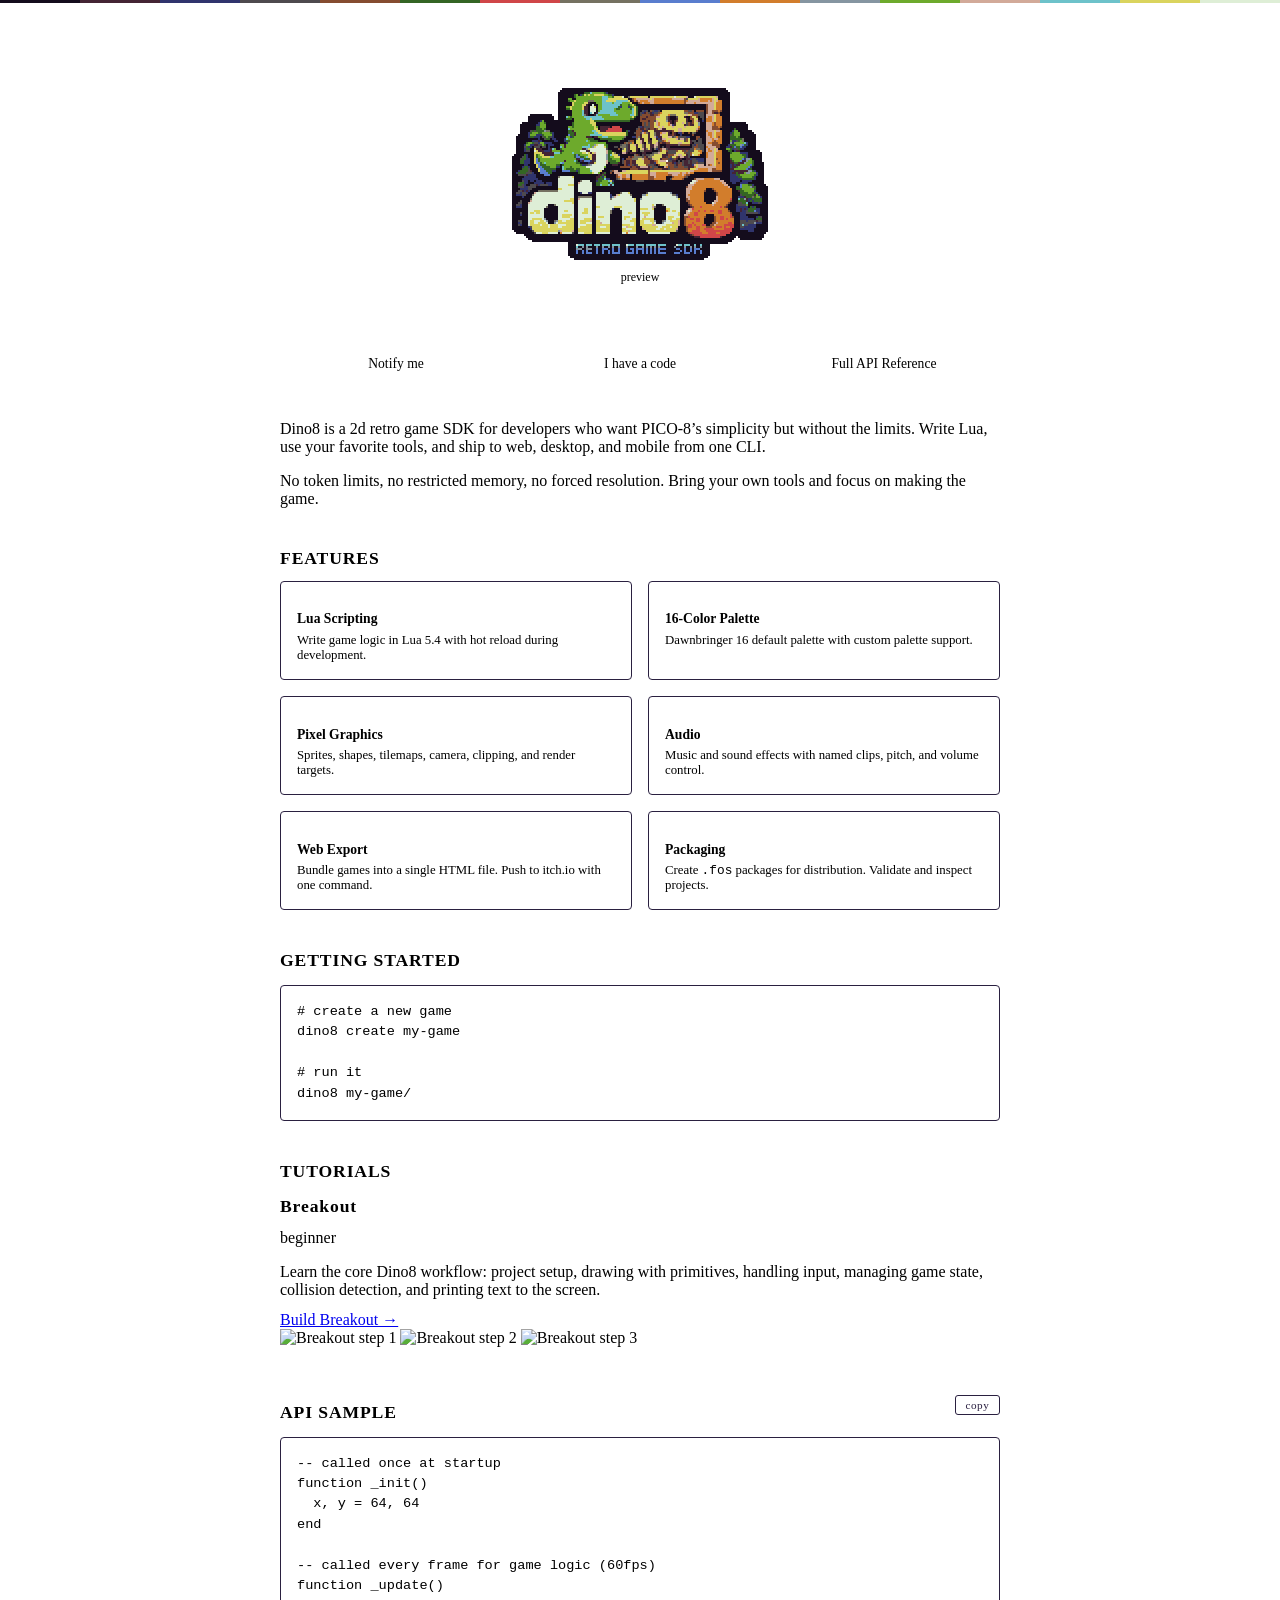
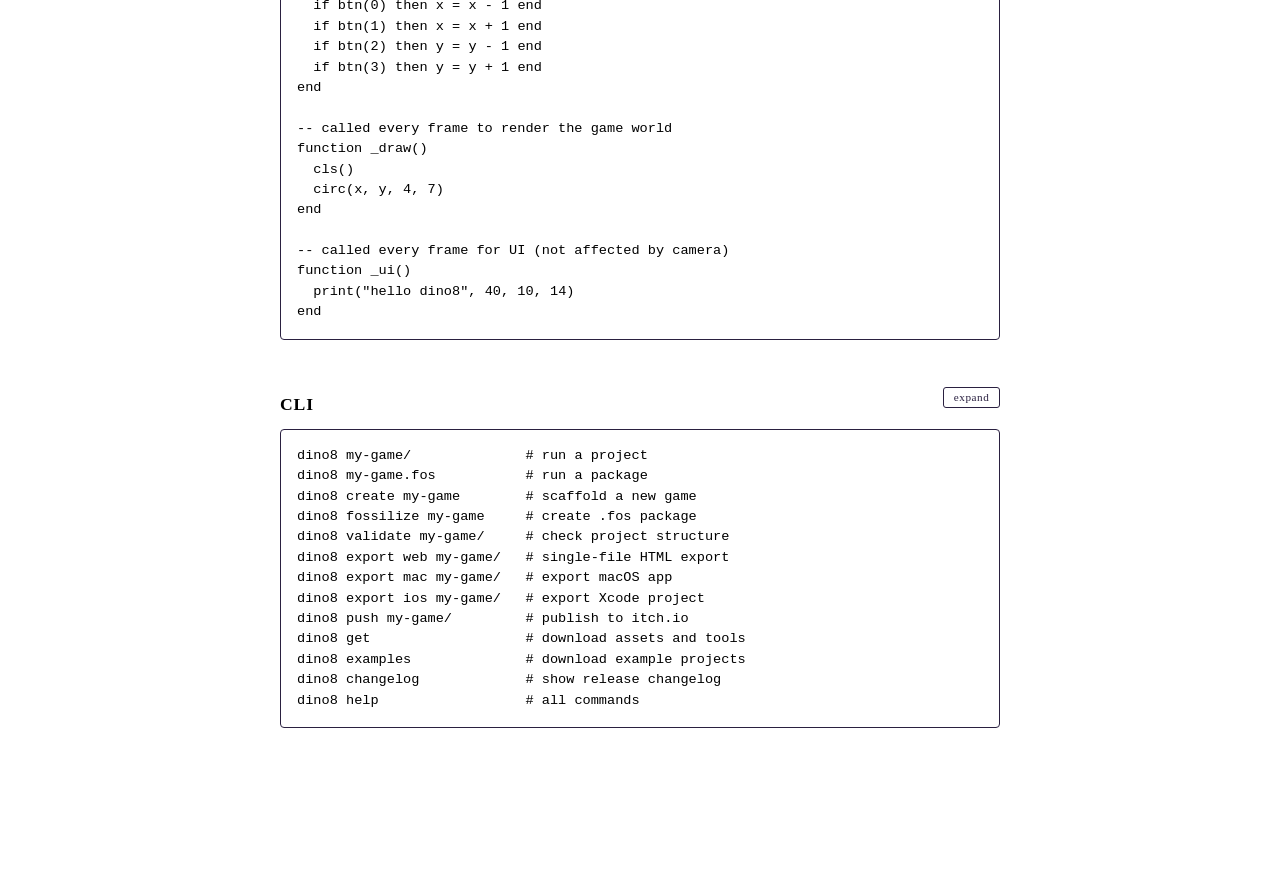
==== commit a81b65c5: "deploy site update" ====
--- a/index.html
+++ b/index.html
@@ -5,560 +5,15 @@
   <meta name="viewport" content="width=device-width, initial-scale=1.0">
   <title>Dino8 - Retro Game SDK</title>
   <link rel="icon" href="favicon.ico" type="image/x-icon">
-  <style>
-    :root {
-      --bg: #140C1C;
-      --bg2: #1a1228;
-      --text: #DEEED6;
-      --dim: #8595A1;
-      --accent: #6DC2CA;
-      --green: #6DAA2C;
-      --orange: #D27D2C;
-      --red: #D04648;
-      --blue: #597DCE;
-      --yellow: #DAD45E;
-    }
-
-    * { margin: 0; padding: 0; box-sizing: border-box; }
-
-    body {
-      background: var(--bg);
-      color: var(--text);
-      font-family: "SF Mono", "Fira Code", "Consolas", monospace;
-      font-size: 15px;
-      line-height: 1.6;
-    }
-
-    .container {
-      max-width: 720px;
-      margin: 0 auto;
-      padding: 2rem 1.5rem;
-    }
-
-    header {
-      text-align: center;
-      padding: 3rem 0 2rem;
-    }
-
-    header h1 {
-      font-size: 3rem;
-      letter-spacing: 0.15em;
-      color: var(--accent);
-      margin-bottom: 0;
-    }
-
-    header .tagline {
-      color: var(--dim);
-      font-size: 0.95rem;
-    }
-
-    header .version {
-      display: inline-block;
-      margin-top: 0.25rem;
-      margin-bottom: 0.75rem;
-      padding: 0.15rem 0.6rem;
-      font-size: 0.75rem;
-      color: var(--yellow);
-      border: 1px solid var(--yellow);
-      border-radius: 3px;
-    }
-
-    .download-bar {
-      display: flex;
-      gap: 0.75rem;
-      justify-content: center;
-      flex-wrap: wrap;
-      margin: 1rem 0 2rem;
-    }
-
-    .download-bar a {
-      display: inline-block;
-      padding: 0.5rem 1.25rem;
-      font-family: inherit;
-      font-size: 0.85rem;
-      text-decoration: none;
-      border: 2px solid var(--green);
-      color: var(--green);
-      border-radius: 4px;
-      transition: background 0.15s, color 0.15s;
-      flex: 1;
-      text-align: center;
-    }
-
-    .download-bar a:hover {
-      background: var(--green);
-      color: var(--bg);
-    }
-
-    .download-bar a.primary {
-      background: var(--green);
-      color: var(--bg);
-    }
-
-    .download-bar a.primary:hover {
-      background: var(--accent);
-      border-color: var(--accent);
-    }
-
-    .notify-btn {
-      display: inline-block;
-      padding: 0.5rem 1.25rem;
-      font-family: inherit;
-      font-size: 0.85rem;
-      border: 2px solid var(--green);
-      border-radius: 4px;
-      background: transparent;
-      color: var(--green);
-      cursor: pointer;
-      text-decoration: none;
-      flex: 1;
-      text-align: center;
-      transition: background 0.15s, color 0.15s;
-    }
-
-    .notify-btn:hover {
-      background: var(--green);
-      color: var(--bg);
-    }
-
-    .code-btn {
-      display: inline-block;
-      padding: 0.5rem 1.25rem;
-      font-family: inherit;
-      font-size: 0.85rem;
-      border: 2px solid var(--blue);
-      border-radius: 4px;
-      background: transparent;
-      color: var(--blue);
-      cursor: pointer;
-      text-decoration: none;
-      flex: 1;
-      text-align: center;
-      transition: background 0.15s, color 0.15s;
-    }
-
-    .code-btn:hover {
-      background: var(--blue);
-      color: var(--bg);
-    }
-
-    .expandable-panel {
-      display: none;
-      background: var(--bg2);
-      border: 1px solid #2a2040;
-      border-radius: 4px;
-      padding: 1.25rem;
-      margin: 0 0 2rem;
-      text-align: center;
-    }
-
-    .expandable-panel.active {
-      display: block;
-    }
-
-    .expandable-panel p {
-      color: var(--dim);
-      font-size: 0.8rem;
-      margin-bottom: 0.75rem;
-    }
-
-    .signup-form {
-      display: flex;
-      gap: 0.5rem;
-      max-width: 320px;
-      margin: 0 auto;
-    }
-
-    .signup-form input {
-      flex: 1;
-      padding: 0.5rem 0.75rem;
-      font-family: inherit;
-      font-size: 0.85rem;
-      background: var(--bg);
-      border: 2px solid #4E4A4E;
-      border-radius: 4px;
-      color: var(--text);
-      outline: none;
-    }
-
-    .signup-form input:focus {
-      border-color: var(--green);
-    }
-
-    .signup-form input::placeholder {
-      color: #4E4A4E;
-    }
-
-    .signup-form button {
-      padding: 0.5rem 1rem;
-      font-family: inherit;
-      font-size: 0.85rem;
-      background: var(--green);
-      border: 2px solid var(--green);
-      border-radius: 4px;
-      color: var(--bg);
-      cursor: pointer;
-      transition: background 0.15s, border-color 0.15s;
-    }
-
-    .signup-form button:hover {
-      background: var(--accent);
-      border-color: var(--accent);
-    }
-
-    .signup-msg {
-      margin-top: 0.5rem;
-      font-size: 0.8rem;
-      min-height: 1.2em;
-    }
-
-    .signup-msg.error { color: var(--red); }
-    .signup-msg.success { color: var(--green); }
-
-    .download-links {
-      display: flex;
-      gap: 0.5rem;
-      flex-wrap: wrap;
-      justify-content: center;
-      margin-top: 0.75rem;
-    }
-
-    .download-links a {
-      display: inline-flex;
-      align-items: center;
-      gap: 0.4rem;
-      padding: 0.4rem 1rem;
-      font-family: inherit;
-      font-size: 0.8rem;
-      text-decoration: none;
-      border: 2px solid var(--green);
-      color: var(--green);
-      border-radius: 4px;
-      cursor: pointer;
-      transition: background 0.15s, color 0.15s;
-    }
-
-    .download-links a:hover {
-      background: var(--green);
-      color: var(--bg);
-    }
-
-    .download-links a svg {
-      width: 14px;
-      height: 14px;
-      fill: currentColor;
-      flex-shrink: 0;
-    }
-
-    .code-form {
-      display: flex;
-      gap: 0.5rem;
-      max-width: 280px;
-      margin: 0 auto;
-    }
-
-    .code-form input {
-      flex: 1;
-      padding: 0.5rem 0.75rem;
-      font-family: inherit;
-      font-size: 1rem;
-      background: var(--bg);
-      border: 2px solid #4E4A4E;
-      border-radius: 4px;
-      color: var(--text);
-      text-align: center;
-      letter-spacing: 0.15em;
-      text-transform: uppercase;
-      outline: none;
-    }
-
-    .code-form input:focus {
-      border-color: var(--blue);
-    }
-
-    .code-form input.error {
-      border-color: var(--red);
-    }
-
-    .code-form input.success {
-      border-color: var(--green);
-    }
-
-    .code-form button {
-      padding: 0.5rem 1rem;
-      font-family: inherit;
-      font-size: 0.85rem;
-      background: var(--blue);
-      border: 2px solid var(--blue);
-      border-radius: 4px;
-      color: var(--bg);
-      cursor: pointer;
-      transition: background 0.15s;
-    }
-
-    .code-form button:hover {
-      background: var(--accent);
-      border-color: var(--accent);
-    }
-
-    .code-msg {
-      margin-top: 0.5rem;
-      font-size: 0.8rem;
-      min-height: 1.2em;
-    }
-
-    .code-msg.error { color: var(--red); }
-    .code-msg.success { color: var(--green); }
-
-    .download-progress {
-      margin-top: 0.75rem;
-      width: 100%;
-      max-width: 320px;
-      margin-left: auto;
-      margin-right: auto;
-    }
-
-    .download-progress .progress-bar {
-      height: 8px;
-      background: #2a2040;
-      border-radius: 4px;
-      overflow: hidden;
-    }
-
-    .download-progress .progress-fill {
-      height: 100%;
-      width: 0%;
-      background: var(--green);
-      border-radius: 4px;
-      transition: width 0.15s ease;
-    }
-
-    .download-progress .progress-text {
-      font-size: 0.7rem;
-      color: var(--dim);
-      margin-top: 0.3rem;
-    }
-
-    .post-download {
-      margin-top: 0.75rem;
-      text-align: left;
-      max-width: 480px;
-      margin-left: auto;
-      margin-right: auto;
-    }
-
-    .post-download .thanks {
-      color: var(--green);
-      font-size: 0.9rem;
-      margin-bottom: 0.5rem;
-      text-align: center;
-    }
-
-    .post-download .setup-hint {
-      font-size: 0.78rem;
-      color: var(--dim);
-      margin-bottom: 0.4rem;
-    }
-
-    .post-download pre {
-      font-size: 0.78rem;
-      padding: 0.6rem 0.8rem;
-      margin-bottom: 0.5rem;
-    }
-
-    .post-download a {
-      color: var(--accent);
-      text-decoration: none;
-    }
-
-    .post-download a:hover {
-      text-decoration: underline;
-    }
-
-    section {
-      margin: 2.5rem 0;
-    }
-
-    section h2 {
-      font-size: 1.1rem;
-      color: var(--orange);
-      margin-bottom: 0.75rem;
-      letter-spacing: 0.05em;
-    }
-
-    section p {
-      color: var(--dim);
-      margin-bottom: 0.75rem;
-    }
-
-    pre {
-      background: var(--bg2);
-      border: 1px solid #2a2040;
-      border-radius: 4px;
-      padding: 1rem;
-      overflow-x: auto;
-      font-size: 0.85rem;
-      line-height: 1.5;
-      margin-bottom: 1rem;
-    }
-
-    code { color: var(--text); }
-    .c-comment { color: var(--dim); }
-    .c-cmd { color: var(--accent); }
-    .c-arg { color: var(--yellow); }
-    .c-str { color: var(--green); }
-
-    .cli-header {
-      display: flex;
-      align-items: center;
-      justify-content: space-between;
-      margin-bottom: 0.75rem;
-    }
-
-    .cli-header h2 {
-      margin-bottom: 0;
-    }
-
-    .cli-toggle {
-      padding: 0.2rem 0.6rem;
-      font-family: inherit;
-      font-size: 0.7rem;
-      background: transparent;
-      border: 1px solid #2a2040;
-      border-radius: 3px;
-      color: #2a2040;
-      cursor: pointer;
-      transition: border-color 0.15s, color 0.15s;
-      letter-spacing: 0.05em;
-    }
-
-    .cli-toggle:hover {
-      border-color: var(--accent);
-      color: var(--accent);
-    }
-
-    .cli-cmd-list {
-      display: flex;
-      flex-direction: column;
-      gap: 0.25rem;
-    }
-
-    .cli-cmd-item pre {
-      margin-bottom: 0;
-      border-bottom: none;
-      border-radius: 4px 4px 0 0;
-    }
-
-    .cli-cmd-item p {
-      background: var(--bg2);
-      border: 1px solid #2a2040;
-      border-top: none;
-      border-radius: 0 0 4px 4px;
-      padding: 0.5rem 1rem;
-      margin: 0 0 0.5rem;
-      color: var(--dim);
-      font-size: 0.8rem;
-      line-height: 1.5;
-    }
-
-    .cli-cmd-item p code {
-      color: var(--accent);
-      font-size: 0.8rem;
-    }
-
-    .features {
-      display: grid;
-      grid-template-columns: 1fr 1fr;
-      gap: 1rem;
-    }
-
-    @media (max-width: 500px) {
-      .features { grid-template-columns: 1fr; }
-    }
-
-    .feature {
-      background: var(--bg2);
-      border: 1px solid #2a2040;
-      border-radius: 4px;
-      padding: 1rem;
-    }
-
-    .feature h3 {
-      font-size: 0.85rem;
-      color: var(--accent);
-      margin-bottom: 0.35rem;
-    }
-
-    .feature p {
-      font-size: 0.8rem;
-      color: var(--dim);
-      margin: 0;
-    }
-
-    .api-sample {
-      font-size: 0.85rem;
-    }
-
-    .api-sample .c-kw { color: var(--red); }
-    .api-sample .c-fn { color: var(--accent); }
-    .api-sample .c-num { color: var(--orange); }
-
-    footer {
-      text-align: center;
-      padding: 2.5rem 0 2rem;
-      color: #4E4A4E;
-      font-size: 0.75rem;
-    }
-
-    footer a {
-      color: var(--dim);
-      text-decoration: none;
-    }
-
-    footer a:hover {
-      color: var(--accent);
-    }
-
-    .api-link {
-      display: inline-block;
-      padding: 0.5rem 1.25rem;
-      font-family: inherit;
-      font-size: 0.85rem;
-      text-decoration: none;
-      border: 2px solid var(--accent);
-      color: var(--accent);
-      border-radius: 4px;
-      flex: 1;
-      text-align: center;
-      transition: background 0.15s, color 0.15s;
-    }
-
-    .api-link:hover {
-      background: var(--accent);
-      color: var(--bg);
-    }
-
-    .palette-bar {
-      display: flex;
-      height: 3px;
-      position: fixed;
-      top: 0;
-      left: 0;
-      right: 0;
-      z-index: 100;
-    }
-
-    .palette-bar span {
-      flex: 1;
-    }
-  </style>
-</head>
+  <link rel="stylesheet" href="shared.css">
+  <link rel="stylesheet" href="index.css">
+  <link rel="stylesheet" href="tutorials.css">
 <body>
   <div class="container">
     <header>
-      <img src="[data-uri]" alt="dino8" style="image-rendering: pixelated; width: 256px; height: auto;">
+      <img src="[data-uri]" alt="dino8" style="image-rendering: pixelated; width: 256px; max-width: 100%; height: auto;">
       <br>
-      <span class="version" id="versionBadge">...</span>
+      <a href="changelog.html" class="version" id="versionBadge" style="text-decoration:none">...</a>
     </header>
 
     <div class="palette-bar">
@@ -649,6 +104,30 @@
 <span class="c-cmd">dino8</span> <span class="c-arg">my-game/</span></pre>
     </section>
 
+    <section id="tutorials">
+      <h2>TUTORIALS</h2>
+      <div class="tutorial-row">
+        <div class="tutorial-text">
+          <h2>Breakout</h2>
+          <div class="tutorial-tags">
+            <span class="tag tag-beginner">beginner</span>
+          </div>
+          <p>Learn the core Dino8 workflow: project setup, drawing with primitives, handling input, managing game state, collision detection, and printing text to the screen.</p>
+          <a href="tutorials/breakout.html" class="tutorial-btn">Build Breakout &rarr;</a>
+        </div>
+        <div class="carousel" id="tutorialCarousel">
+          <img src="tutorials/images/breakout/breakout-01.gif" alt="Breakout step 1" class="active">
+          <img src="tutorials/images/breakout/breakout-02.gif" alt="Breakout step 2">
+          <img src="tutorials/images/breakout/breakout-03.gif" alt="Breakout step 3">
+          <div class="carousel-dots">
+            <span class="active" onclick="showSlide(0)"></span>
+            <span onclick="showSlide(1)"></span>
+            <span onclick="showSlide(2)"></span>
+          </div>
+        </div>
+      </div>
+    </section>
+
     <section>
       <div class="cli-header">
         <h2>API SAMPLE</h2>
@@ -691,9 +170,12 @@
 <span class="c-cmd">dino8</span> <span class="c-arg">fossilize</span> my-game     <span class="c-comment"># create .fos package</span>
 <span class="c-cmd">dino8</span> <span class="c-arg">validate</span> my-game/     <span class="c-comment"># check project structure</span>
 <span class="c-cmd">dino8</span> <span class="c-arg">export web</span> my-game/   <span class="c-comment"># single-file HTML export</span>
+<span class="c-cmd">dino8</span> <span class="c-arg">export mac</span> my-game/   <span class="c-comment"># export macOS app</span>
 <span class="c-cmd">dino8</span> <span class="c-arg">export ios</span> my-game/   <span class="c-comment"># export Xcode project</span>
 <span class="c-cmd">dino8</span> <span class="c-arg">push</span> my-game/         <span class="c-comment"># publish to itch.io</span>
+<span class="c-cmd">dino8</span> <span class="c-arg">get</span>                   <span class="c-comment"># download assets and tools</span>
 <span class="c-cmd">dino8</span> <span class="c-arg">examples</span>              <span class="c-comment"># download example projects</span>
+<span class="c-cmd">dino8</span> <span class="c-arg">changelog</span>             <span class="c-comment"># show release changelog</span>
 <span class="c-cmd">dino8</span> <span class="c-arg">help</span>                  <span class="c-comment"># all commands</span></pre>
       </div>
       <div id="cliExpanded" style="display:none;">
@@ -723,6 +205,18 @@
             <p>Export your game as a single self-contained HTML file. Drop it on any web server or upload to itch.io — no server-side code needed.</p>
           </div>
           <div class="cli-cmd-item">
+            <pre><span class="c-cmd">dino8</span> <span class="c-arg">export mac</span> my-game/</pre>
+            <p>Export your game as a macOS <code>.app</code> bundle. Ready to run or distribute — no Xcode required.</p>
+          </div>
+          <div class="cli-cmd-item">
+            <pre><span class="c-cmd">dino8</span> <span class="c-arg">export linux</span> my-game/</pre>
+            <p>Export your game as a standalone Linux binary. Package it up and ship to Linux players.</p>
+          </div>
+          <div class="cli-cmd-item">
+            <pre><span class="c-cmd">dino8</span> <span class="c-arg">export windows</span> my-game/</pre>
+            <p>Export your game as a Windows executable. Ready to zip and distribute.</p>
+          </div>
+          <div class="cli-cmd-item">
             <pre><span class="c-cmd">dino8</span> <span class="c-arg">export ios</span> my-game/</pre>
             <p>Export your game as an Xcode project ready for iOS. Generates the full project structure so you can build and deploy to iPhone and iPad.</p>
           </div>
@@ -753,6 +247,14 @@
           <div class="cli-cmd-item">
             <pre><span class="c-cmd">dino8</span> <span class="c-arg">examples</span></pre>
             <p>Download the official example projects. A quick way to explore what dino8 can do and learn from working code.</p>
+          </div>
+          <div class="cli-cmd-item">
+            <pre><span class="c-cmd">dino8</span> <span class="c-arg">get</span> tutorial breakout</pre>
+            <p>Download asset packs and tutorial starter files. Use <code>--complete</code> to get the finished version instead.</p>
+          </div>
+          <div class="cli-cmd-item">
+            <pre><span class="c-cmd">dino8</span> <span class="c-arg">changelog</span></pre>
+            <p>Show the release changelog for the current version. Use <code>--all</code> to see the full history.</p>
           </div>
           <div class="cli-cmd-item">
             <pre><span class="c-cmd">dino8</span> <span class="c-arg">update</span></pre>
@@ -829,7 +331,7 @@
         msg.className = 'signup-msg error';
       } finally {
         btn.disabled = false;
-        btn.textContent = 'Notify me';
+        btn.textContent = 'Rawr!';
       }
     }
 
@@ -1072,6 +574,38 @@
       if (e.key === 'Enter') submitCode();
     });
 
+    // Tutorial carousel
+    (function() {
+      const imgs = document.querySelectorAll('#tutorialCarousel img');
+      const dots = document.querySelectorAll('#tutorialCarousel .carousel-dots span');
+      let current = 0;
+      let timer;
+
+      function show(i) {
+        imgs[current].classList.remove('active');
+        dots[current].classList.remove('active');
+        current = i;
+        imgs[current].classList.add('active');
+        dots[current].classList.add('active');
+      }
+
+      function advance() {
+        show((current + 1) % imgs.length);
+      }
+
+      function startTimer() {
+        clearInterval(timer);
+        timer = setInterval(advance, 4000);
+      }
+
+      window.showSlide = function(i) {
+        show(i);
+        startTimer();
+      };
+
+      startTimer();
+    })();
+
     // Fetch latest version from worker (cached for 12 hours)
     (function() {
       const CACHE_KEY = 'dino8_version';
--- a/index.css
+++ b/index.css
@@ -0,0 +1,542 @@
+.container {
+  max-width: 720px;
+  margin: 0 auto;
+  padding: 2rem 1.5rem;
+}
+
+header {
+  text-align: center;
+  padding: 3rem 0 2rem;
+}
+
+header h1 {
+  font-size: 3rem;
+  letter-spacing: 0.15em;
+  color: var(--accent);
+  margin-bottom: 0;
+}
+
+header .tagline {
+  color: var(--dim);
+  font-size: 0.95rem;
+}
+
+header .version {
+  display: inline-block;
+  margin-top: 0.25rem;
+  margin-bottom: 0.75rem;
+  padding: 0.15rem 0.6rem;
+  font-size: 0.75rem;
+  color: var(--yellow);
+  border: 1px solid var(--yellow);
+  border-radius: 3px;
+}
+
+.download-bar {
+  display: flex;
+  flex-direction: column;
+  gap: 0.75rem;
+  justify-content: center;
+  margin: 1rem 0 2rem;
+  max-width: 320px;
+  margin-left: auto;
+  margin-right: auto;
+}
+
+.download-bar a {
+  display: flex;
+  align-items: center;
+  justify-content: center;
+  padding: 0.5rem 1.25rem;
+  font-family: inherit;
+  font-size: 0.85rem;
+  text-decoration: none;
+  border: 2px solid var(--green);
+  color: var(--green);
+  border-radius: 4px;
+  transition: background 0.15s, color 0.15s;
+  flex: 1;
+}
+
+.download-bar a:hover {
+  background: var(--green);
+  color: var(--bg);
+}
+
+.download-bar a.primary {
+  background: var(--green);
+  color: var(--bg);
+}
+
+.download-bar a.primary:hover {
+  background: var(--accent);
+  border-color: var(--accent);
+}
+
+.notify-btn {
+  display: flex;
+  align-items: center;
+  justify-content: center;
+  padding: 0.5rem 1.25rem;
+  font-family: inherit;
+  font-size: 0.85rem;
+  border: 2px solid var(--green);
+  border-radius: 4px;
+  background: transparent;
+  color: var(--green);
+  cursor: pointer;
+  text-decoration: none;
+  flex: 1;
+  transition: background 0.15s, color 0.15s;
+}
+
+.notify-btn:hover {
+  background: var(--green);
+  color: var(--bg);
+}
+
+.code-btn {
+  display: flex;
+  align-items: center;
+  justify-content: center;
+  padding: 0.5rem 1.25rem;
+  font-family: inherit;
+  font-size: 0.85rem;
+  border: 2px solid var(--blue);
+  border-radius: 4px;
+  background: transparent;
+  color: var(--blue);
+  cursor: pointer;
+  text-decoration: none;
+  flex: 1;
+  transition: background 0.15s, color 0.15s;
+}
+
+.code-btn:hover {
+  background: var(--blue);
+  color: var(--bg);
+}
+
+.expandable-panel {
+  display: none;
+  background: var(--bg2);
+  border: 1px solid #2a2040;
+  border-radius: 4px;
+  padding: 1.25rem;
+  margin: 0 0 2rem;
+  text-align: center;
+}
+
+.expandable-panel.active {
+  display: block;
+}
+
+.expandable-panel p {
+  color: var(--dim);
+  font-size: 0.8rem;
+  margin-bottom: 0.75rem;
+}
+
+.signup-form {
+  display: flex;
+  gap: 0.5rem;
+  max-width: 320px;
+  margin: 0 auto;
+}
+
+.signup-form input {
+  flex: 1;
+  padding: 0.5rem 0.75rem;
+  font-family: inherit;
+  font-size: 0.85rem;
+  background: var(--bg);
+  border: 2px solid #4E4A4E;
+  border-radius: 4px;
+  color: var(--text);
+  outline: none;
+}
+
+.signup-form input:focus {
+  border-color: var(--green);
+}
+
+.signup-form input::placeholder {
+  color: #4E4A4E;
+}
+
+.signup-form button {
+  padding: 0.5rem 1rem;
+  font-family: inherit;
+  font-size: 0.85rem;
+  background: var(--green);
+  border: 2px solid var(--green);
+  border-radius: 4px;
+  color: var(--bg);
+  cursor: pointer;
+  transition: background 0.15s, border-color 0.15s;
+}
+
+.signup-form button:hover {
+  background: var(--accent);
+  border-color: var(--accent);
+}
+
+.signup-msg {
+  margin-top: 0.5rem;
+  font-size: 0.8rem;
+  min-height: 1.2em;
+}
+
+.signup-msg.error { color: var(--red); }
+.signup-msg.success { color: var(--green); }
+
+.download-links {
+  display: flex;
+  gap: 0.5rem;
+  flex-wrap: wrap;
+  justify-content: center;
+  margin-top: 0.75rem;
+}
+
+.download-links a {
+  display: inline-flex;
+  align-items: center;
+  gap: 0.4rem;
+  padding: 0.4rem 1rem;
+  font-family: inherit;
+  font-size: 0.8rem;
+  text-decoration: none;
+  border: 2px solid var(--green);
+  color: var(--green);
+  border-radius: 4px;
+  cursor: pointer;
+  transition: background 0.15s, color 0.15s;
+}
+
+.download-links a:hover {
+  background: var(--green);
+  color: var(--bg);
+}
+
+.download-links a svg {
+  width: 14px;
+  height: 14px;
+  fill: currentColor;
+  flex-shrink: 0;
+}
+
+.code-form {
+  display: flex;
+  gap: 0.5rem;
+  max-width: 320px;
+  margin: 0 auto;
+}
+
+.code-form input {
+  flex: 1;
+  padding: 0.5rem 0.75rem;
+  font-family: inherit;
+  font-size: 1rem;
+  background: var(--bg);
+  border: 2px solid #4E4A4E;
+  border-radius: 4px;
+  color: var(--text);
+  text-align: center;
+  letter-spacing: 0.15em;
+  text-transform: uppercase;
+  outline: none;
+}
+
+.code-form input:focus {
+  border-color: var(--blue);
+}
+
+.code-form input.error {
+  border-color: var(--red);
+}
+
+.code-form input.success {
+  border-color: var(--green);
+}
+
+.code-form button {
+  padding: 0.5rem 1rem;
+  font-family: inherit;
+  font-size: 0.85rem;
+  background: var(--blue);
+  border: 2px solid var(--blue);
+  border-radius: 4px;
+  color: var(--bg);
+  cursor: pointer;
+  transition: background 0.15s;
+}
+
+.code-form button:hover {
+  background: var(--accent);
+  border-color: var(--accent);
+}
+
+.code-msg {
+  margin-top: 0.5rem;
+  font-size: 0.8rem;
+  min-height: 1.2em;
+}
+
+.code-msg.error { color: var(--red); }
+.code-msg.success { color: var(--green); }
+
+.download-progress {
+  margin-top: 0.75rem;
+  width: 100%;
+  max-width: 320px;
+  margin-left: auto;
+  margin-right: auto;
+}
+
+.download-progress .progress-bar {
+  height: 8px;
+  background: #2a2040;
+  border-radius: 4px;
+  overflow: hidden;
+}
+
+.download-progress .progress-fill {
+  height: 100%;
+  width: 0%;
+  background: var(--green);
+  border-radius: 4px;
+  transition: width 0.15s ease;
+}
+
+.download-progress .progress-text {
+  font-size: 0.7rem;
+  color: var(--dim);
+  margin-top: 0.3rem;
+}
+
+.post-download {
+  margin-top: 0.75rem;
+  text-align: left;
+  max-width: 480px;
+  margin-left: auto;
+  margin-right: auto;
+}
+
+.post-download .thanks {
+  color: var(--green);
+  font-size: 0.9rem;
+  margin-bottom: 0.5rem;
+  text-align: center;
+}
+
+.post-download .setup-hint {
+  font-size: 0.78rem;
+  color: var(--dim);
+  margin-bottom: 0.4rem;
+}
+
+.post-download pre {
+  font-size: 0.78rem;
+  padding: 0.6rem 0.8rem;
+  margin-bottom: 0.5rem;
+}
+
+.post-download a {
+  color: var(--accent);
+  text-decoration: none;
+}
+
+.post-download a:hover {
+  text-decoration: underline;
+}
+
+section {
+  margin: 2.5rem 0;
+}
+
+section h2 {
+  font-size: 1.1rem;
+  color: var(--orange);
+  margin-bottom: 0.75rem;
+  letter-spacing: 0.05em;
+}
+
+section p {
+  color: var(--dim);
+  margin-bottom: 0.75rem;
+}
+
+pre {
+  background: var(--bg2);
+  border: 1px solid #2a2040;
+  border-radius: 4px;
+  padding: 1rem;
+  overflow-x: auto;
+  font-size: 0.85rem;
+  line-height: 1.5;
+  margin-bottom: 1rem;
+}
+
+code { color: var(--text); }
+.c-comment { color: var(--dim); }
+.c-cmd { color: var(--accent); }
+.c-arg { color: var(--yellow); }
+.c-str { color: var(--green); }
+
+.cli-header {
+  display: flex;
+  align-items: center;
+  justify-content: space-between;
+  margin-bottom: 0.75rem;
+}
+
+.cli-header h2 {
+  margin-bottom: 0;
+}
+
+.cli-toggle {
+  padding: 0.2rem 0.6rem;
+  font-family: inherit;
+  font-size: 0.7rem;
+  background: transparent;
+  border: 1px solid #2a2040;
+  border-radius: 3px;
+  color: #2a2040;
+  cursor: pointer;
+  transition: border-color 0.15s, color 0.15s;
+  letter-spacing: 0.05em;
+}
+
+.cli-toggle:hover {
+  border-color: var(--accent);
+  color: var(--accent);
+}
+
+.cli-cmd-list {
+  display: flex;
+  flex-direction: column;
+  gap: 0.25rem;
+}
+
+.cli-cmd-item pre {
+  margin-bottom: 0;
+  border-bottom: none;
+  border-radius: 4px 4px 0 0;
+}
+
+.cli-cmd-item p {
+  background: var(--bg2);
+  border: 1px solid #2a2040;
+  border-top: none;
+  border-radius: 0 0 4px 4px;
+  padding: 0.5rem 1rem;
+  margin: 0 0 0.5rem;
+  color: var(--dim);
+  font-size: 0.8rem;
+  line-height: 1.5;
+}
+
+.cli-cmd-item p code {
+  color: var(--accent);
+  font-size: 0.8rem;
+}
+
+.features {
+  display: grid;
+  grid-template-columns: 1fr 1fr;
+  gap: 1rem;
+}
+
+@media (min-width: 768px) {
+  .download-bar {
+    flex-direction: row;
+    max-width: none;
+  }
+}
+
+@media (max-width: 768px) {
+  .features { grid-template-columns: 1fr; }
+  .signup-form { flex-wrap: wrap; }
+  .signup-form input { min-width: 0; }
+  .signup-form button { width: 100%; }
+  .code-form { flex-wrap: wrap; }
+  .code-form input { min-width: 0; }
+  .code-form button { width: 100%; }
+}
+
+.feature {
+  background: var(--bg2);
+  border: 1px solid #2a2040;
+  border-radius: 4px;
+  padding: 1rem;
+}
+
+.feature h3 {
+  font-size: 0.85rem;
+  color: var(--accent);
+  margin-bottom: 0.35rem;
+}
+
+.feature p {
+  font-size: 0.8rem;
+  color: var(--dim);
+  margin: 0;
+}
+
+.api-sample {
+  font-size: 0.85rem;
+}
+
+.api-sample .c-kw { color: var(--red); }
+.api-sample .c-fn { color: var(--accent); }
+.api-sample .c-num { color: var(--orange); }
+
+footer {
+  text-align: center;
+  padding: 2.5rem 0 2rem;
+  color: #4E4A4E;
+  font-size: 0.75rem;
+}
+
+footer a {
+  color: var(--dim);
+  text-decoration: none;
+}
+
+footer a:hover {
+  color: var(--accent);
+}
+
+.api-link {
+  display: flex;
+  align-items: center;
+  justify-content: center;
+  padding: 0.5rem 1.25rem;
+  font-family: inherit;
+  font-size: 0.85rem;
+  text-decoration: none;
+  border: 2px solid var(--accent);
+  color: var(--accent);
+  border-radius: 4px;
+  flex: 1;
+  transition: background 0.15s, color 0.15s;
+}
+
+.api-link:hover {
+  background: var(--accent);
+  color: var(--bg);
+}
+
+.palette-bar {
+  display: flex;
+  height: 3px;
+  position: fixed;
+  top: 0;
+  left: 0;
+  right: 0;
+  z-index: 100;
+}
+
+.palette-bar span {
+  flex: 1;
+}
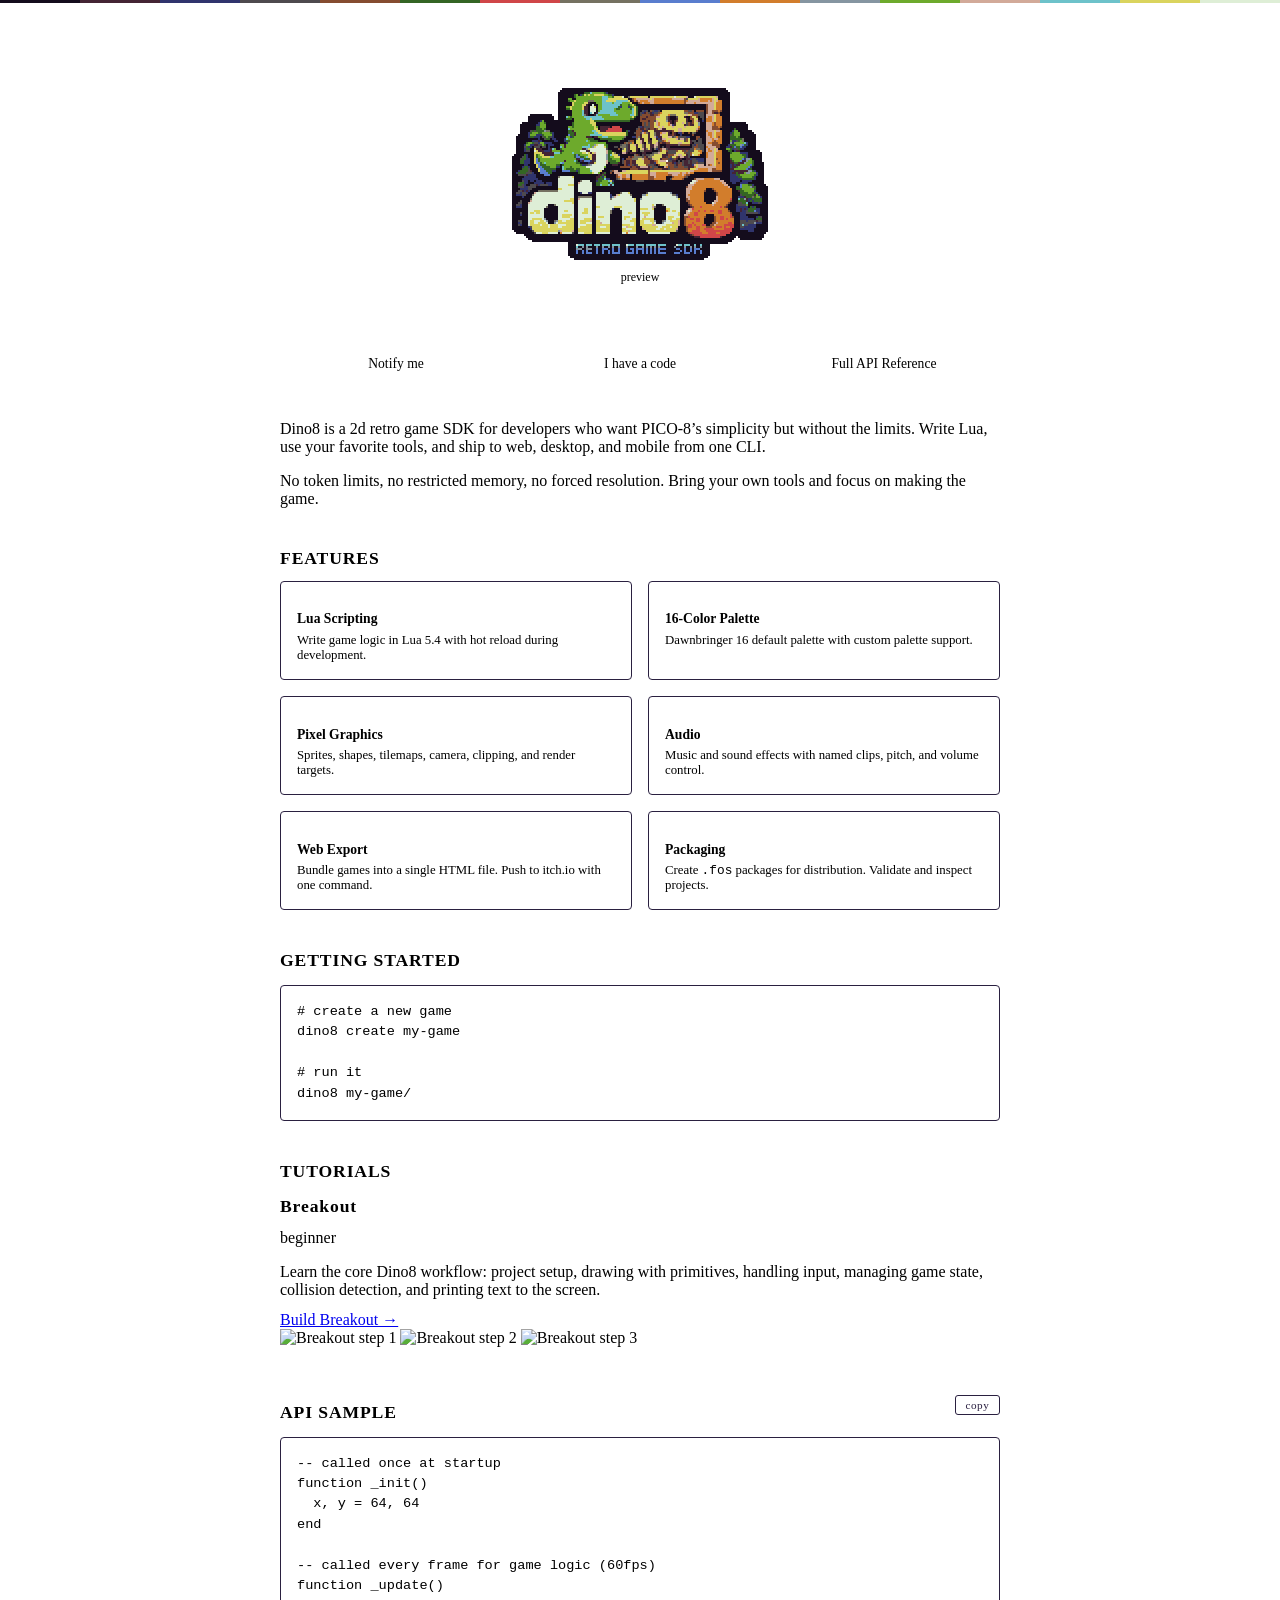
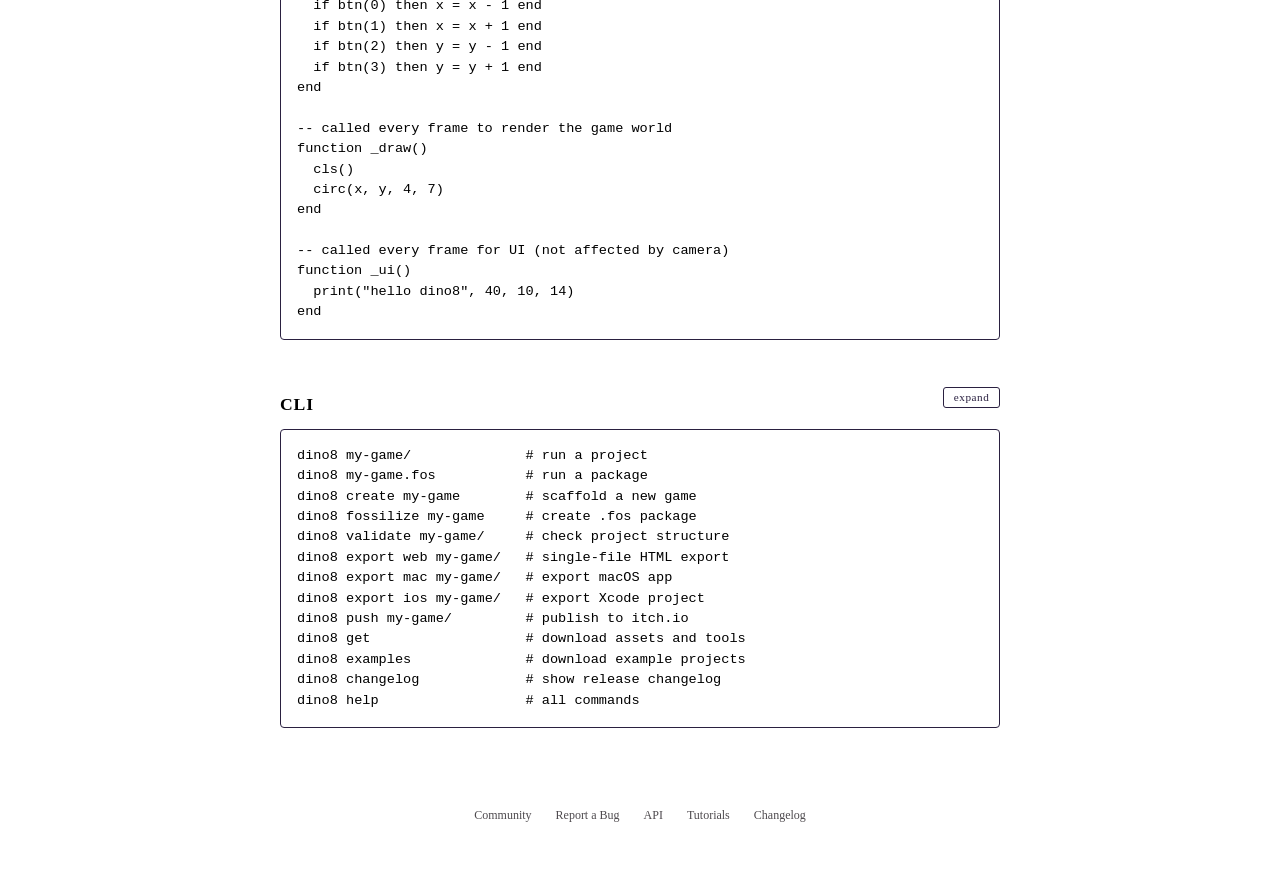
==== commit 11754865: "deploy site update" ====
--- a/index.html
+++ b/index.html
@@ -269,7 +269,13 @@
     </section>
 
 
-    <footer></footer>
+    <footer>
+      <a href="https://github.com/dino8-org/dino8/discussions">Community</a>
+      <a href="https://github.com/dino8-org/dino8/issues">Report a Bug</a>
+      <a href="api.html">API</a>
+      <a href="tutorials/">Tutorials</a>
+      <a href="changelog.html">Changelog</a>
+    </footer>
   </div>
 
   <script>
@@ -634,5 +640,6 @@
         });
     })();
   </script>
+<script defer src='https://static.cloudflareinsights.com/beacon.min.js' data-cf-beacon='{"token": "9dc93ba2c8d94e1e8cf8f0b85616ad6d"}'></script>
 </body>
 </html>
--- a/index.css
+++ b/index.css
@@ -496,6 +496,9 @@
   padding: 2.5rem 0 2rem;
   color: #4E4A4E;
   font-size: 0.75rem;
+  display: flex;
+  justify-content: center;
+  gap: 1.5rem;
 }
 
 footer a {
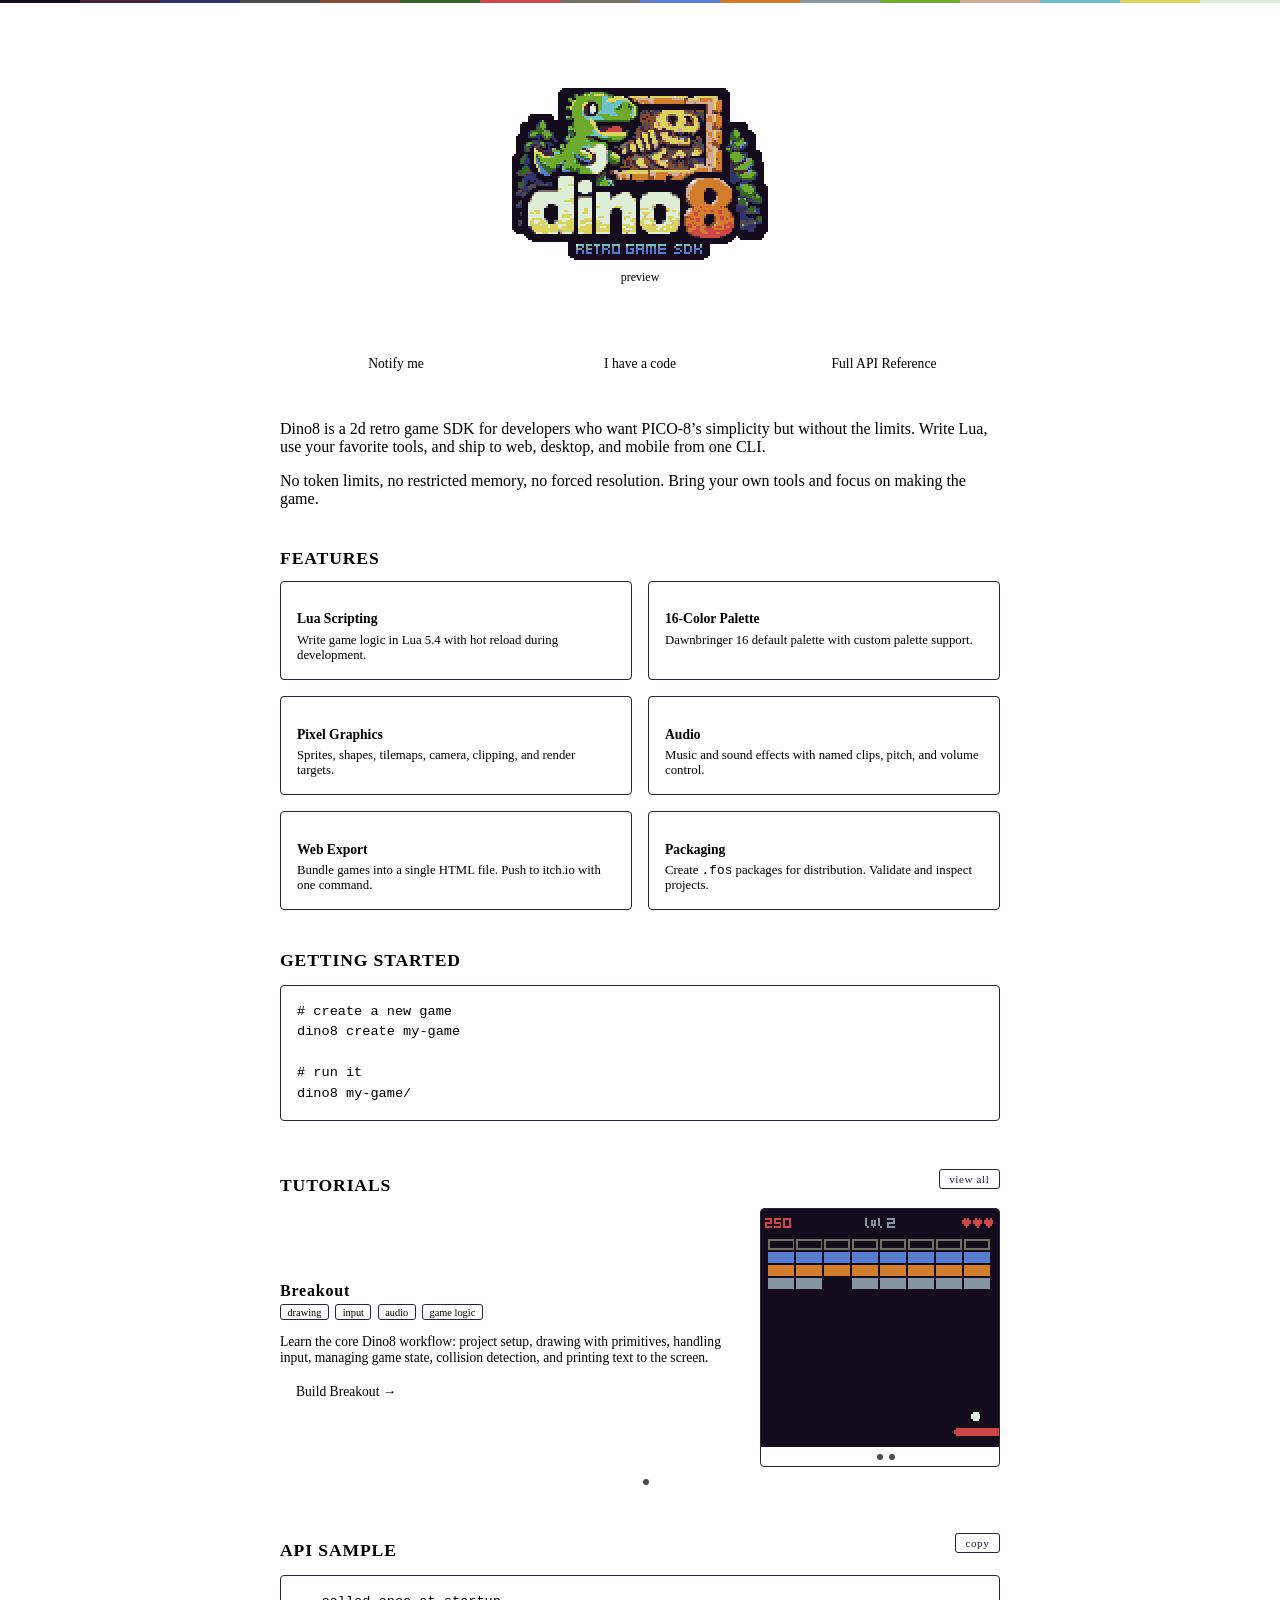
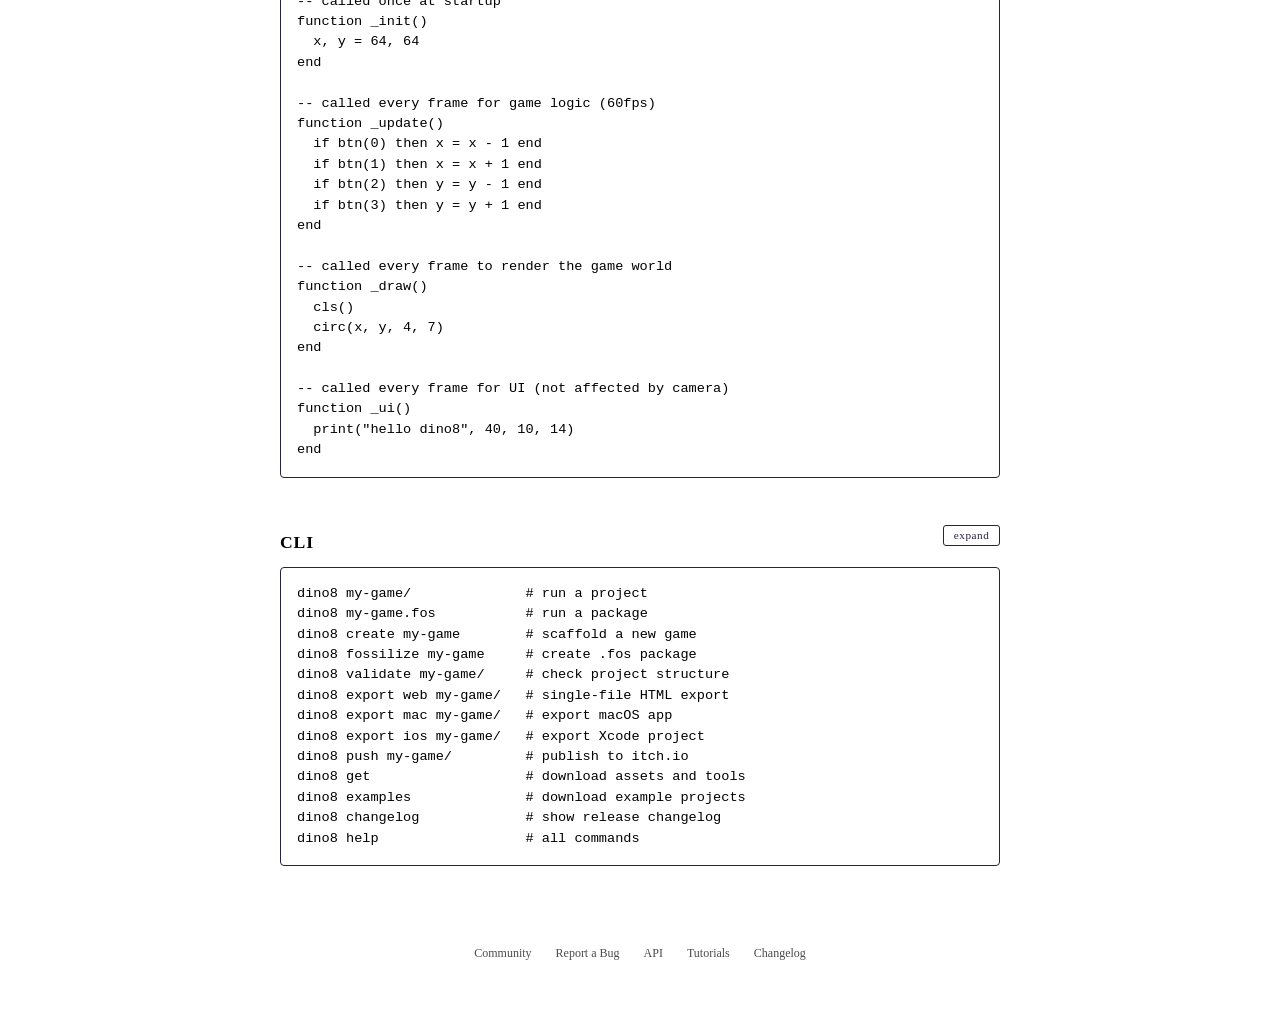
==== commit c8c18a5c: "deploy site update" ====
--- a/index.html
+++ b/index.html
@@ -105,33 +105,17 @@
     </section>
 
     <section id="tutorials">
-      <h2>TUTORIALS</h2>
-      <div class="tutorial-row">
-        <div class="tutorial-text">
-          <h2>Breakout</h2>
-          <div class="tutorial-tags">
-            <span class="tag tag-beginner">beginner</span>
-          </div>
-          <p>Learn the core Dino8 workflow: project setup, drawing with primitives, handling input, managing game state, collision detection, and printing text to the screen.</p>
-          <a href="tutorials/breakout.html" class="tutorial-btn">Build Breakout &rarr;</a>
-        </div>
-        <div class="carousel" id="tutorialCarousel">
-          <img src="tutorials/images/breakout/breakout-01.gif" alt="Breakout step 1" class="active">
-          <img src="tutorials/images/breakout/breakout-02.gif" alt="Breakout step 2">
-          <img src="tutorials/images/breakout/breakout-03.gif" alt="Breakout step 3">
-          <div class="carousel-dots">
-            <span class="active" onclick="showSlide(0)"></span>
-            <span onclick="showSlide(1)"></span>
-            <span onclick="showSlide(2)"></span>
-          </div>
-        </div>
+      <div class="cli-header">
+        <h2>TUTORIALS</h2>
+        <a href="tutorials/" class="cli-toggle" style="text-decoration:none;">view all</a>
       </div>
+      <div id="tutorialCard"></div>
     </section>
 
     <section>
       <div class="cli-header">
         <h2>API SAMPLE</h2>
-        <button class="cli-toggle" onclick="copyApiSample(this)">copy</button>
+        <button class="cli-toggle" data-copy=".api-sample" onclick="copyBlock(this)">copy</button>
       </div>
 <pre class="api-sample"><span class="c-comment">-- called once at startup</span>
 <span class="c-kw">function</span> <span class="c-fn">_init</span>()
@@ -278,10 +262,13 @@
     </footer>
   </div>
 
+  <script src="components/carousel.js"></script>
   <script>
-    function copyApiSample(btn) {
-      var text = btn.closest('section').querySelector('pre').textContent;
-      navigator.clipboard.writeText(text).then(function() {
+    function copyBlock(btn) {
+      var selector = btn.getAttribute('data-copy');
+      var el = selector ? document.querySelector(selector) : null;
+      if (!el) return;
+      navigator.clipboard.writeText(el.textContent).then(function() {
         btn.textContent = 'copied';
         setTimeout(function() { btn.textContent = 'copy'; }, 1500);
       });
@@ -580,43 +567,116 @@
       if (e.key === 'Enter') submitCode();
     });
 
-    // Tutorial carousel
+    // Tutorial carousel — cycles through all tutorials
     (function() {
-      const imgs = document.querySelectorAll('#tutorialCarousel img');
-      const dots = document.querySelectorAll('#tutorialCarousel .carousel-dots span');
-      let current = 0;
-      let timer;
-
-      function show(i) {
-        imgs[current].classList.remove('active');
-        dots[current].classList.remove('active');
-        current = i;
-        imgs[current].classList.add('active');
-        dots[current].classList.add('active');
+      var tutorials = [
+        {
+          title: "Breakout",
+          tags: ["drawing", "input", "audio", "game logic"],
+          description: "Learn the core Dino8 workflow: project setup, drawing with primitives, handling input, managing game state, collision detection, and printing text to the screen.",
+          href: "tutorials/breakout/",
+          label: "Build Breakout",
+          images: [
+            "tutorials/breakout/breakout-01.gif",
+            "tutorials/breakout/breakout-02.gif",
+            "tutorials/breakout/breakout-03.gif",
+          ],
+        },
+        {
+          title: "Shaders",
+          tags: ["shaders", "render targets"],
+          description: "Write custom fragment shaders in GLSL. Load them from file or inline, set uniforms, update values at runtime, and apply effects to specific screen regions with masks.",
+          href: "tutorials/shaders-1/",
+          label: "Build Shaders",
+          images: [
+            "tutorials/shaders-1/shaders-1-01.gif",
+          ],
+        },
+      ];
+
+      var container = document.getElementById('tutorialCard');
+      var current = 0;
+      var activeCarousel = null;
+
+      function render(idx) {
+        var t = tutorials[idx];
+        var tags = t.tags.map(function(tag) {
+          return '<span class="tag">' + tag + '</span>';
+        }).join('');
+
+        var navDots = tutorials.length > 1
+          ? '<div class="tutorial-nav-dots">' + tutorials.map(function(_, i) {
+              return '<span class="tutorial-nav-dot' + (i === idx ? ' active' : '') + '" data-idx="' + i + '"></span>';
+            }).join('') + '</div>'
+          : '';
+
+        container.innerHTML = '<div class="tutorial-row">' +
+          '<div class="tutorial-text">' +
+            '<h2>' + t.title + '</h2>' +
+            '<div class="tutorial-tags">' + tags + '</div>' +
+            '<p>' + t.description + '</p>' +
+            '<a href="' + t.href + '" class="tutorial-btn">' + t.label + ' &rarr;</a>' +
+          '</div>' +
+          '<div class="carousel-wrap"></div>' +
+        '</div>' +
+        navDots;
+
+        if (activeCarousel) activeCarousel.destroy();
+        activeCarousel = null;
+        if (t.images.length > 0) {
+          activeCarousel = Carousel.create(
+            container.querySelector('.carousel-wrap'),
+            t.images, t.title, 4000
+          );
+        }
+
+        // Tutorial nav dots
+        container.querySelectorAll('.tutorial-nav-dot').forEach(function(dot) {
+          dot.addEventListener('click', function() {
+            current = parseInt(dot.dataset.idx);
+            render(current);
+            clearInterval(tutorialTimer);
+            tutorialTimer = setInterval(advance, 8000);
+          });
+        });
       }
 
       function advance() {
-        show((current + 1) % imgs.length);
-      }
-
-      function startTimer() {
-        clearInterval(timer);
-        timer = setInterval(advance, 4000);
-      }
-
-      window.showSlide = function(i) {
-        show(i);
-        startTimer();
-      };
-
-      startTimer();
+        current = (current + 1) % tutorials.length;
+        render(current);
+      }
+
+      render(0);
+
+      // Lock container height after all tutorial images are loaded to prevent layout jump
+      var allSrcs = tutorials.reduce(function(a, t) { return a.concat(t.images); }, []);
+      var loaded = 0;
+      function checkLock() {
+        loaded++;
+        if (loaded >= allSrcs.length) {
+          var maxH = 0;
+          tutorials.forEach(function(_, i) {
+            render(i);
+            maxH = Math.max(maxH, container.offsetHeight);
+          });
+          container.style.minHeight = maxH + 'px';
+          render(0);
+        }
+      }
+      allSrcs.forEach(function(src) {
+        var img = new Image();
+        img.onload = img.onerror = checkLock;
+        img.src = src;
+      });
+
+      var tutorialTimer = tutorials.length > 1 ? setInterval(advance, 8000) : null;
     })();
 
-    // Fetch latest version from worker (cached for 12 hours)
+    // Fetch latest version from worker (cached for 1 hours)
     (function() {
       const CACHE_KEY = 'dino8_version';
       const CACHE_TS_KEY = 'dino8_version_ts';
-      const CACHE_TTL = 12 * 60 * 60 * 1000; // 12 hours in ms
+      const CACHE_TTL = 1 * 60 * 60 * 1000; // 1 hours in ms
       const badge = document.getElementById('versionBadge');
 
       const cached = localStorage.getItem(CACHE_KEY);
@@ -640,6 +700,6 @@
         });
     })();
   </script>
-<script defer src='https://static.cloudflareinsights.com/beacon.min.js' data-cf-beacon='{"token": "9dc93ba2c8d94e1e8cf8f0b85616ad6d"}'></script>
+<script defer src='https://static.cloudflareinsights.com/beacon.min.js' data-cf-beacon='{"token": "cc48fbbc3c48445f90d3c06acf5a97f8"}'></script>
 </body>
 </html>
--- a/tutorials.css
+++ b/tutorials.css
@@ -0,0 +1,194 @@
+/* Tutorials index layout */
+
+.tutorials-index {
+  max-width: 820px;
+  margin: 0 auto;
+  padding: 2rem 1.5rem;
+}
+
+.tutorials-index .back {
+  display: inline-block;
+  color: var(--accent);
+  text-decoration: none;
+  font-size: 0.85rem;
+  font-weight: bold;
+  margin-bottom: 2rem;
+}
+
+.tutorials-index .back:hover { color: var(--accent); }
+
+.tutorials-index h1 {
+  font-size: 1.6rem;
+  color: var(--accent);
+  letter-spacing: 0.1em;
+  margin-bottom: 0.5rem;
+}
+
+.tutorials-index .subtitle {
+  color: var(--dim);
+  font-size: 0.9rem;
+  margin-bottom: 2rem;
+}
+
+/* Tutorial card */
+
+.tutorial-card {
+  display: block;
+  text-decoration: none;
+  padding: 1.25rem 1.5rem;
+  background: var(--bg2);
+  border: 1px solid #2a2040;
+  border-radius: 4px;
+  margin-bottom: 1rem;
+  transition: border-color 0.15s;
+}
+
+.tutorial-card:hover {
+  border-color: var(--accent);
+}
+
+.tutorial-text {
+  flex: 1;
+  min-width: 0;
+}
+
+.tutorial-text h2 {
+  font-size: 1rem;
+  color: var(--accent);
+  margin-bottom: 0.25rem;
+}
+
+.tutorial-text p {
+  color: var(--dim);
+  font-size: 0.85rem;
+  margin-bottom: 0.75rem;
+}
+
+.tutorial-tags {
+  display: flex;
+  gap: 0.4rem;
+  margin-bottom: 0.5rem;
+}
+
+.tag {
+  display: inline-block;
+  font-size: 0.65rem;
+  padding: 0.1rem 0.4rem;
+  border-radius: 3px;
+}
+
+.tag {
+  color: var(--dim);
+  border: 1px solid #2a2040;
+}
+
+.tutorial-btn {
+  display: inline-block;
+  padding: 0.4rem 1rem;
+  font-family: inherit;
+  font-size: 0.85rem;
+  text-decoration: none;
+  border: 2px solid var(--accent);
+  color: var(--accent);
+  border-radius: 4px;
+  transition: background 0.15s, color 0.15s;
+}
+
+.tutorial-btn:hover {
+  background: var(--accent);
+  color: var(--bg);
+}
+
+/* Tutorial row layout */
+
+.tutorial-row {
+  display: flex;
+  gap: 2rem;
+  align-items: center;
+}
+
+/* Carousel */
+
+.carousel-wrap {
+  flex: 0 0 240px;
+}
+
+.carousel {
+  position: relative;
+  border: 1px solid #2a2040;
+  border-radius: 4px;
+  overflow: hidden;
+  background: var(--bg2);
+}
+
+.carousel img {
+  display: block;
+  width: 100%;
+  height: auto;
+  image-rendering: pixelated;
+  position: absolute;
+  top: 0;
+  left: 0;
+  opacity: 0;
+  transition: opacity 0.5s ease;
+}
+
+.carousel img.active {
+  opacity: 1;
+  position: relative;
+}
+
+.carousel-dots {
+  display: flex;
+  justify-content: center;
+  align-items: center;
+  gap: 0.4rem;
+  min-height: calc(6px + 0.8rem);
+  background: var(--bg2);
+}
+
+.carousel-dots span {
+  width: 6px;
+  height: 6px;
+  border-radius: 50%;
+  background: #4E4A4E;
+  cursor: pointer;
+  transition: background 0.2s;
+}
+
+.carousel-dots span.active {
+  background: var(--accent);
+}
+
+/* Tutorial nav dots (switch between tutorials on home page) */
+
+.tutorial-nav-dots {
+  display: flex;
+  justify-content: center;
+  gap: 0.4rem;
+  padding-top: 0.75rem;
+}
+
+.tutorial-nav-dot {
+  width: 6px;
+  height: 6px;
+  border-radius: 50%;
+  background: #4E4A4E;
+  cursor: pointer;
+  transition: background 0.2s;
+}
+
+.tutorial-nav-dot.active {
+  background: var(--accent);
+}
+
+@media (max-width: 500px) {
+  .tutorial-row {
+    flex-direction: column;
+  }
+  .carousel-wrap {
+    flex: none;
+    width: 100%;
+    max-width: 240px;
+  }
+}
